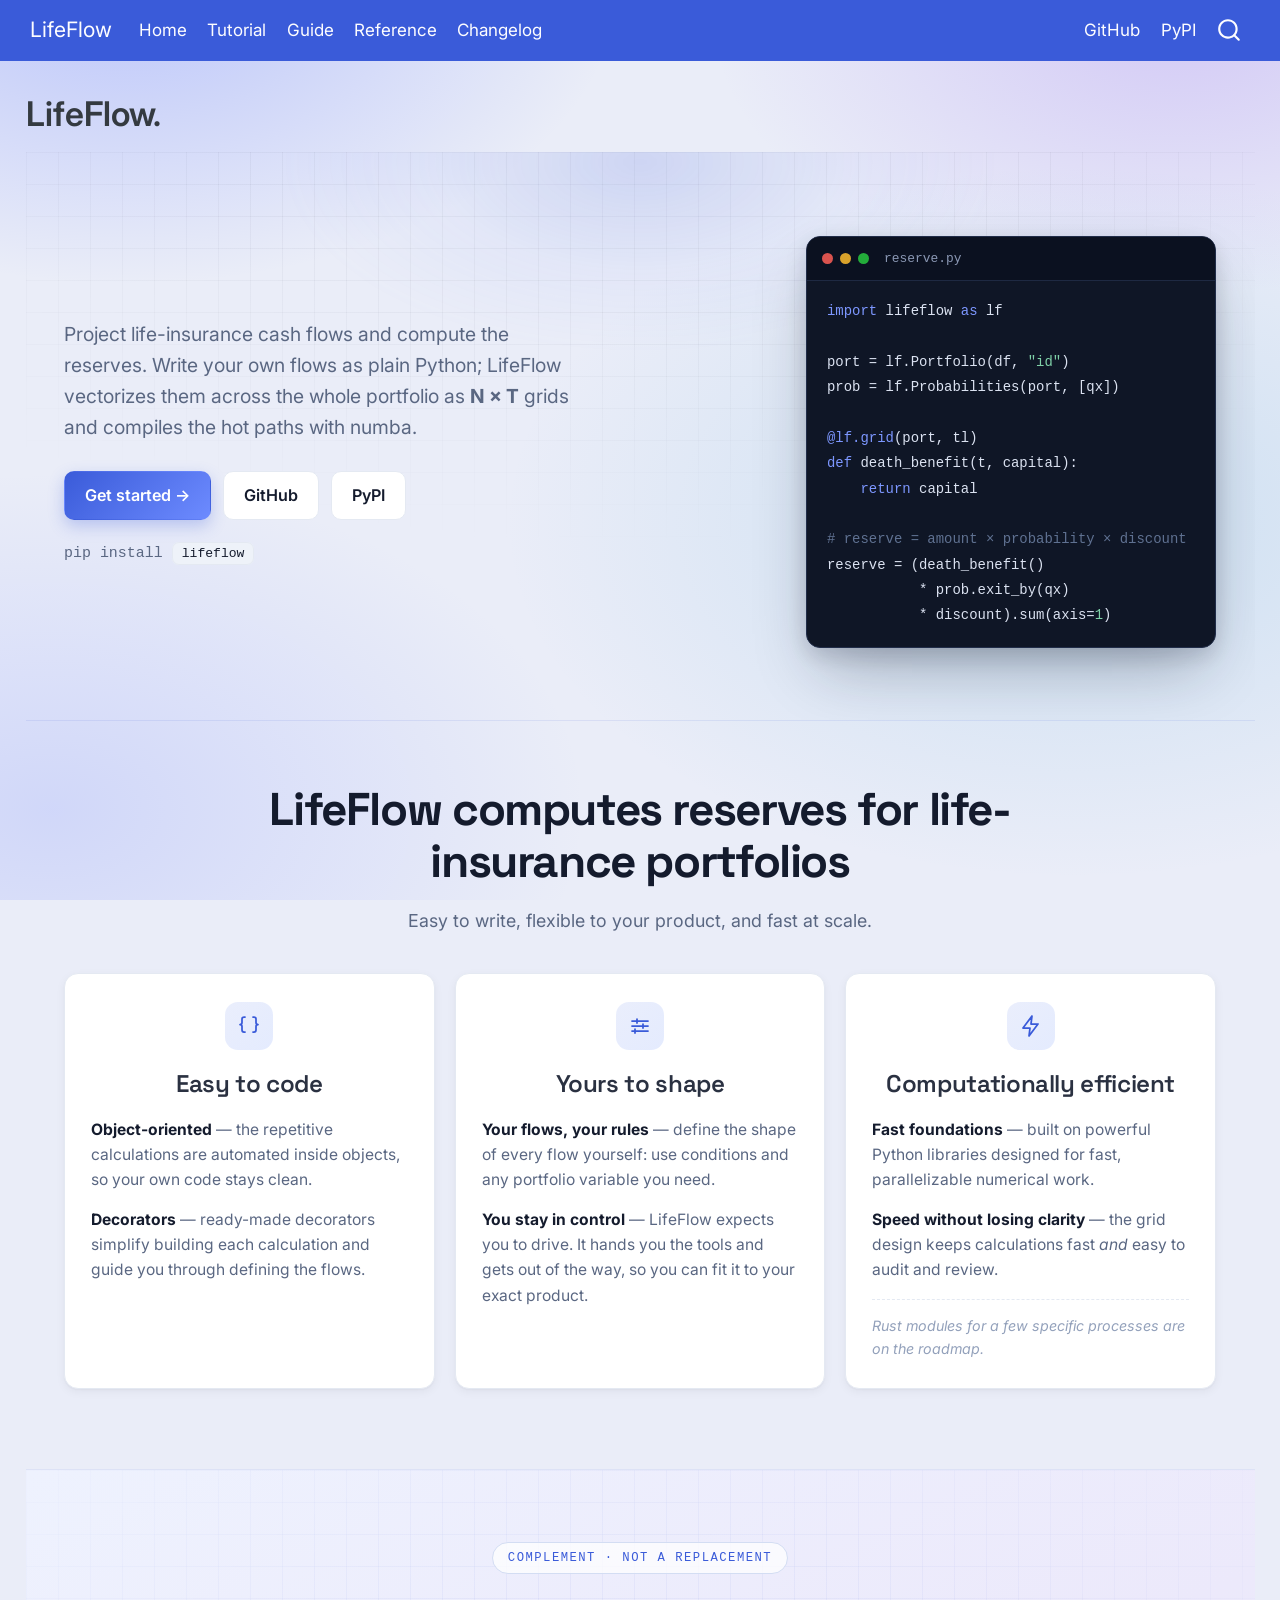
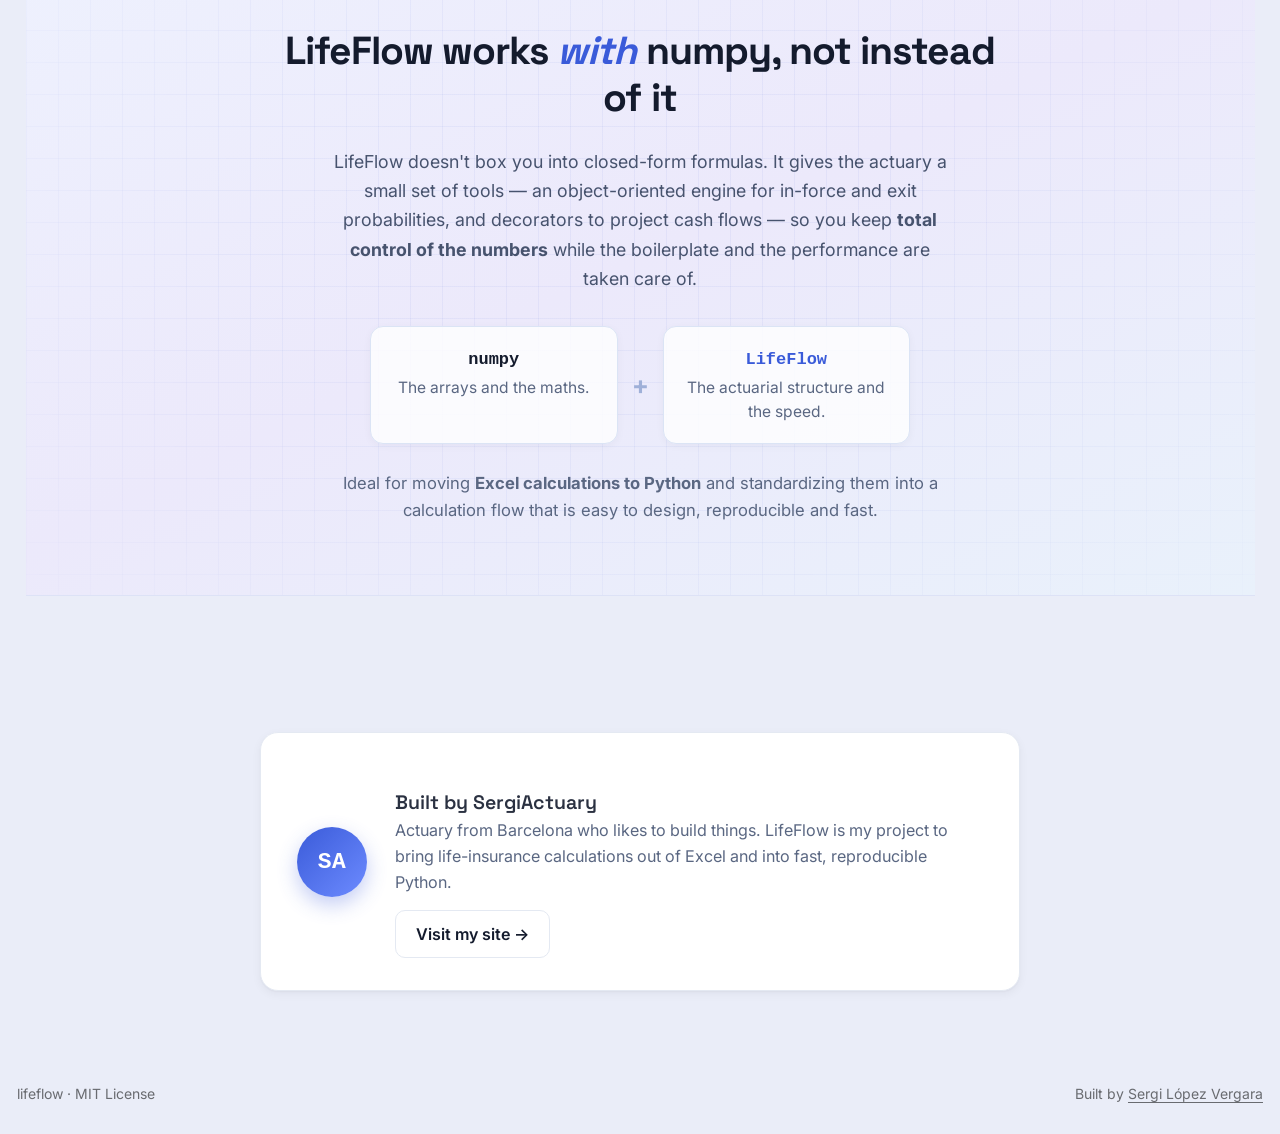
==== index.html @ b63fdcaf "Docs: ensanchar la columna de contenido de las paginas Quarto (body-width 900->1200px)" ====
<!DOCTYPE html>
<html xmlns="http://www.w3.org/1999/xhtml" lang="en" xml:lang="en"><head>

<meta charset="utf-8">
<meta name="generator" content="quarto-1.9.38">

<meta name="viewport" content="width=device-width, initial-scale=1.0, user-scalable=yes">

<meta name="description" content="LifeFlow is a fast, vectorized Python library for life-insurance cash-flow projection and Best Estimate Liability (BEL): automate reserve calculations and project your own cash flows, efficiently with numba.">

<title>LifeFlow — Python life actuarial cash-flow &amp; BEL engine – LifeFlow</title>
<style>
/* Default styles provided by pandoc.
** See https://pandoc.org/MANUAL.html#variables-for-html for config info.
*/
code{white-space: pre-wrap;}
span.smallcaps{font-variant: small-caps;}
div.columns{display: flex; gap: min(4vw, 1.5em);}
div.column{flex: auto; overflow-x: auto;}
div.hanging-indent{margin-left: 1.5em; text-indent: -1.5em;}
ul.task-list{list-style: none;}
ul.task-list li input[type="checkbox"] {
  width: 0.8em;
  margin: 0 0.8em 0.2em -1em; /* quarto-specific, see https://github.com/quarto-dev/quarto-cli/issues/4556 */ 
  vertical-align: middle;
}
</style>


<script src="site_libs/quarto-nav/quarto-nav.js"></script>
<script src="site_libs/quarto-nav/headroom.min.js"></script>
<script src="site_libs/clipboard/clipboard.min.js"></script>
<script src="site_libs/quarto-search/autocomplete.umd.js"></script>
<script src="site_libs/quarto-search/fuse.min.js"></script>
<script src="site_libs/quarto-search/quarto-search.js"></script>
<meta name="quarto:offset" content="./">
<script src="site_libs/quarto-html/quarto.js" type="module"></script>
<script src="site_libs/quarto-html/tabsets/tabsets.js" type="module"></script>
<script src="site_libs/quarto-html/popper.min.js"></script>
<script src="site_libs/quarto-html/tippy.umd.min.js"></script>
<script src="site_libs/quarto-html/anchor.min.js"></script>
<link href="site_libs/quarto-html/tippy.css" rel="stylesheet">
<link href="site_libs/quarto-html/quarto-syntax-highlighting-e496211f8a0383a89a5e937fbb387914.css" rel="stylesheet" id="quarto-text-highlighting-styles">
<script src="site_libs/bootstrap/bootstrap.min.js"></script>
<link href="site_libs/bootstrap/bootstrap-icons.css" rel="stylesheet">
<link href="site_libs/bootstrap/bootstrap-7c192a48ba3023852e74ba5c87fc1636.min.css" rel="stylesheet" append-hash="true" id="quarto-bootstrap" data-mode="light">
<script id="quarto-search-options" type="application/json">{
  "location": "navbar",
  "copy-button": false,
  "collapse-after": 3,
  "panel-placement": "end",
  "type": "overlay",
  "limit": 50,
  "keyboard-shortcut": [
    "f",
    "/",
    "s"
  ],
  "show-item-context": false,
  "language": {
    "search-no-results-text": "No results",
    "search-matching-documents-text": "matching documents",
    "search-copy-link-title": "Copy link to search",
    "search-hide-matches-text": "Hide additional matches",
    "search-more-match-text": "more match in this document",
    "search-more-matches-text": "more matches in this document",
    "search-clear-button-title": "Clear",
    "search-text-placeholder": "",
    "search-detached-cancel-button-title": "Cancel",
    "search-submit-button-title": "Submit",
    "search-label": "Search"
  }
}</script>


<meta property="og:title" content="LifeFlow — Python life actuarial cash-flow &amp; BEL engine">
<meta property="og:description" content="LifeFlow is a fast, vectorized Python library for life-insurance cash-flow projection and Best Estimate Liability (BEL): automate reserve calculations and project your own cash flows, efficiently with numba.">
<meta property="og:site_name" content="LifeFlow">
<meta name="twitter:title" content="LifeFlow — Python life actuarial cash-flow &amp; BEL engine">
<meta name="twitter:description" content="LifeFlow is a fast, vectorized Python library for life-insurance cash-flow projection and Best Estimate Liability (BEL): automate reserve calculations and project your own cash flows, efficiently with numba.">
<meta name="twitter:card" content="summary">
</head>

<body class="nav-fixed quarto-light">

<div id="quarto-search-results"></div>
  <header id="quarto-header" class="headroom fixed-top">
    <nav class="navbar navbar-expand-lg " data-bs-theme="dark">
      <div class="navbar-container container-fluid">
      <div class="navbar-brand-container mx-auto">
    <a class="navbar-brand" href="./index.html">
    <span class="navbar-title">LifeFlow</span>
    </a>
  </div>
            <div id="quarto-search" class="" title="Search"></div>
          <button class="navbar-toggler" type="button" data-bs-toggle="collapse" data-bs-target="#navbarCollapse" aria-controls="navbarCollapse" role="menu" aria-expanded="false" aria-label="Toggle navigation" onclick="if (window.quartoToggleHeadroom) { window.quartoToggleHeadroom(); }">
  <span class="navbar-toggler-icon"></span>
</button>
          <div class="collapse navbar-collapse" id="navbarCollapse">
            <ul class="navbar-nav navbar-nav-scroll me-auto">
  <li class="nav-item">
    <a class="nav-link active" href="./index.html" aria-current="page"> 
<span class="menu-text">Home</span></a>
  </li>  
  <li class="nav-item">
    <a class="nav-link" href="./tutorial.html"> 
<span class="menu-text">Tutorial</span></a>
  </li>  
  <li class="nav-item">
    <a class="nav-link" href="./example.html"> 
<span class="menu-text">Guide</span></a>
  </li>  
  <li class="nav-item">
    <a class="nav-link" href="./reference.html"> 
<span class="menu-text">Reference</span></a>
  </li>  
  <li class="nav-item">
    <a class="nav-link" href="./changelog.html"> 
<span class="menu-text">Changelog</span></a>
  </li>  
</ul>
            <ul class="navbar-nav navbar-nav-scroll ms-auto">
  <li class="nav-item">
    <a class="nav-link" href="https://github.com/SergiActuary/lifeflow"> 
<span class="menu-text">GitHub</span></a>
  </li>  
  <li class="nav-item">
    <a class="nav-link" href="https://pypi.org/project/lifeflow/"> 
<span class="menu-text">PyPI</span></a>
  </li>  
</ul>
          </div> <!-- /navcollapse -->
            <div class="quarto-navbar-tools">
</div>
      </div> <!-- /container-fluid -->
    </nav>
</header>
<!-- content -->
<div id="quarto-content" class="quarto-container page-columns page-rows-contents page-layout-full page-navbar">
<!-- sidebar -->
<!-- margin-sidebar -->
    
<!-- main -->
<main class="content column-page" id="quarto-document-content"><header id="title-block-header" class="quarto-title-block"><h1 class="title display-7">LifeFlow<span class="dot">.</span></h1></header>




<section class="lf-hero">
  <div class="lf-hero-inner">
    <div class="lf-hero-text">
      
      <p class="lf-tagline">
        Project life-insurance cash flows and compute the reserves. Write your
        own flows as plain Python; LifeFlow vectorizes them across the whole
        portfolio as <strong>N × T</strong> grids and compiles the hot paths
        with numba.
      </p>
      <div class="lf-cta">
        <a class="lf-btn lf-btn-primary" href="example.html">Get started →</a>
        <a class="lf-btn lf-btn-ghost" href="https://github.com/SergiActuary/lifeflow">GitHub</a>
        <a class="lf-btn lf-btn-ghost" href="https://pypi.org/project/lifeflow/">PyPI</a>
      </div>
      <div class="lf-install">pip install <code>lifeflow</code></div>
    </div>

    <div class="lf-window">
      <div class="lf-window-head">
        <span class="d"></span><span class="d"></span><span class="d"></span>
        <span class="t">reserve.py</span>
      </div>
<pre><code><span class="k">import</span> lifeflow <span class="k">as</span> lf

port = lf.Portfolio(df, <span class="s">"id"</span>)
prob = lf.Probabilities(port, [qx])

<span class="k">@lf.grid</span>(port, tl)
<span class="k">def</span> death_benefit(t, capital):
    <span class="k">return</span> capital

<span class="c"># reserve = amount × probability × discount</span>
reserve = (death_benefit()
           * prob.exit_by(qx)
           * discount).sum(axis=<span class="s">1</span>)</code></pre>
    </div>
  </div>
</section>

<section class="lf-section">
  <h2 class="lf-big anchored">LifeFlow computes reserves for life-insurance portfolios</h2>
  <p class="sub">Easy to write, flexible to your product, and fast at scale.</p>
  <div class="lf-grid3">

    <div class="lf-card">
      <div class="lf-ic">
        <svg viewbox="0 0 24 24" fill="none" stroke="currentColor" stroke-width="1.75" stroke-linecap="round" stroke-linejoin="round"><path d="M8 3H7a2 2 0 0 0-2 2v3.5a2 2 0 0 1-2 2 2 2 0 0 1 2 2V16a2 2 0 0 0 2 2h1"></path><path d="M16 3h1a2 2 0 0 1 2 2v3.5a2 2 0 0 0 2 2 2 2 0 0 0-2 2V16a2 2 0 0 1-2 2h-1"></path></svg>
      </div>
      <h3 class="anchored">Easy to code</h3>
      <div class="lf-feat"><strong>Object-oriented</strong> — the repetitive calculations are automated inside objects, so your own code stays clean.</div>
      <div class="lf-feat"><strong>Decorators</strong> — ready-made decorators simplify building each calculation and guide you through defining the flows.</div>
    </div>

    <div class="lf-card">
      <div class="lf-ic">
        <svg viewbox="0 0 24 24" fill="none" stroke="currentColor" stroke-width="1.75" stroke-linecap="round" stroke-linejoin="round"><path d="M4 7h16M4 12h16M4 17h16"></path><path d="M9 5v4M15 10v4M7 15v4"></path></svg>
      </div>
      <h3 class="anchored">Yours to shape</h3>
      <div class="lf-feat"><strong>Your flows, your rules</strong> — define the shape of every flow yourself: use conditions and any portfolio variable you need.</div>
      <div class="lf-feat"><strong>You stay in control</strong> — LifeFlow expects you to drive. It hands you the tools and gets out of the way, so you can fit it to your exact product.</div>
    </div>

    <div class="lf-card">
      <div class="lf-ic">
        <svg viewbox="0 0 24 24" fill="none" stroke="currentColor" stroke-width="1.75" stroke-linecap="round" stroke-linejoin="round"><path d="M13 2 4 14h7l-1 8 9-12h-7l1-8z"></path></svg>
      </div>
      <h3 class="anchored">Computationally efficient</h3>
      <div class="lf-feat"><strong>Fast foundations</strong> — built on powerful Python libraries designed for fast, parallelizable numerical work.</div>
      <div class="lf-feat"><strong>Speed without losing clarity</strong> — the grid design keeps calculations fast <em>and</em> easy to audit and review.</div>
      <div class="lf-feat lf-feat-note">Rust modules for a few specific processes are on the roadmap.</div>
    </div>

  </div>
</section>

<section class="lf-band">
  <div class="lf-band-inner">
    <div class="lf-band-tag">complement · not a replacement</div>
    <h2 class="anchored">LifeFlow works <em>with</em> numpy, not instead of it</h2>
    <p class="lf-band-lead">LifeFlow doesn't box you into closed-form formulas. It gives the actuary a
    small set of tools — an object-oriented engine for in-force and exit
    probabilities, and decorators to project cash flows — so you keep
    <strong>total control of the numbers</strong> while the boilerplate and the
    performance are taken care of.</p>
    <div class="lf-band-split">
      <div class="lf-band-col">
        <div class="lf-band-k">numpy</div>
        <p>The arrays and the maths.</p>
      </div>
      <div class="lf-band-arrow">+</div>
      <div class="lf-band-col">
        <div class="lf-band-k">LifeFlow</div>
        <p>The actuarial structure and the speed.</p>
      </div>
    </div>
    <p class="lf-band-foot">Ideal for moving <strong>Excel calculations to
    Python</strong> and standardizing them into a calculation flow that is easy to
    design, reproducible and fast.</p>
  </div>
</section>

<section class="lf-section">
  <div class="lf-author">
    <div class="lf-author-avatar">SA</div>
    <div class="lf-author-text">
      <h3 class="anchored">Built by SergiActuary</h3>
      <p>Actuary from Barcelona who likes to build things. LifeFlow is my project
      to bring life-insurance calculations out of Excel and into fast,
      reproducible Python.</p>
      <a class="lf-btn lf-btn-ghost" href="https://sergiactuary.github.io/">Visit my site →</a>
    </div>
  </div>
</section>



</main> <!-- /main -->
<script id="quarto-html-after-body" type="application/javascript">
  window.document.addEventListener("DOMContentLoaded", function (event) {
    const icon = "";
    const anchorJS = new window.AnchorJS();
    anchorJS.options = {
      placement: 'right',
      icon: icon
    };
    anchorJS.add('.anchored');
    const isCodeAnnotation = (el) => {
      for (const clz of el.classList) {
        if (clz.startsWith('code-annotation-')) {                     
          return true;
        }
      }
      return false;
    }
    const onCopySuccess = function(e) {
      // button target
      const button = e.trigger;
      // don't keep focus
      button.blur();
      // flash "checked"
      button.classList.add('code-copy-button-checked');
      var currentTitle = button.getAttribute("title");
      button.setAttribute("title", "Copied!");
      let tooltip;
      if (window.bootstrap) {
        button.setAttribute("data-bs-toggle", "tooltip");
        button.setAttribute("data-bs-placement", "left");
        button.setAttribute("data-bs-title", "Copied!");
        tooltip = new bootstrap.Tooltip(button, 
          { trigger: "manual", 
            customClass: "code-copy-button-tooltip",
            offset: [0, -8]});
        tooltip.show();    
      }
      setTimeout(function() {
        if (tooltip) {
          tooltip.hide();
          button.removeAttribute("data-bs-title");
          button.removeAttribute("data-bs-toggle");
          button.removeAttribute("data-bs-placement");
        }
        button.setAttribute("title", currentTitle);
        button.classList.remove('code-copy-button-checked');
      }, 1000);
      // clear code selection
      e.clearSelection();
    }
    const getTextToCopy = function(trigger) {
      const outerScaffold = trigger.parentElement.cloneNode(true);
      const codeEl = outerScaffold.querySelector('code');
      for (const childEl of codeEl.children) {
        if (isCodeAnnotation(childEl)) {
          childEl.remove();
        }
      }
      return codeEl.innerText;
    }
    const clipboard = new window.ClipboardJS('.code-copy-button:not([data-in-quarto-modal])', {
      text: getTextToCopy
    });
    clipboard.on('success', onCopySuccess);
    if (window.document.getElementById('quarto-embedded-source-code-modal')) {
      const clipboardModal = new window.ClipboardJS('.code-copy-button[data-in-quarto-modal]', {
        text: getTextToCopy,
        container: window.document.getElementById('quarto-embedded-source-code-modal')
      });
      clipboardModal.on('success', onCopySuccess);
    }
      var localhostRegex = new RegExp(/^(?:http|https):\/\/localhost\:?[0-9]*\//);
      var mailtoRegex = new RegExp(/^mailto:/);
        var filterRegex = new RegExp("https:\/\/sergiactuary\.github\.io\/lifeflow\/");
      var isInternal = (href) => {
          return filterRegex.test(href) || localhostRegex.test(href) || mailtoRegex.test(href);
      }
      // Inspect non-navigation links and adorn them if external
     var links = window.document.querySelectorAll('a[href]:not(.nav-link):not(.navbar-brand):not(.toc-action):not(.sidebar-link):not(.sidebar-item-toggle):not(.pagination-link):not(.no-external):not([aria-hidden]):not(.dropdown-item):not(.quarto-navigation-tool):not(.about-link)');
      for (var i=0; i<links.length; i++) {
        const link = links[i];
        if (!isInternal(link.href)) {
          // undo the damage that might have been done by quarto-nav.js in the case of
          // links that we want to consider external
          if (link.dataset.originalHref !== undefined) {
            link.href = link.dataset.originalHref;
          }
        }
      }
    function tippyHover(el, contentFn, onTriggerFn, onUntriggerFn) {
      const config = {
        allowHTML: true,
        maxWidth: 500,
        delay: 100,
        arrow: false,
        appendTo: function(el) {
            return el.parentElement;
        },
        interactive: true,
        interactiveBorder: 10,
        theme: 'quarto',
        placement: 'bottom-start',
      };
      if (contentFn) {
        config.content = contentFn;
      }
      if (onTriggerFn) {
        config.onTrigger = onTriggerFn;
      }
      if (onUntriggerFn) {
        config.onUntrigger = onUntriggerFn;
      }
      window.tippy(el, config); 
    }
    const noterefs = window.document.querySelectorAll('a[role="doc-noteref"]');
    for (var i=0; i<noterefs.length; i++) {
      const ref = noterefs[i];
      tippyHover(ref, function() {
        // use id or data attribute instead here
        let href = ref.getAttribute('data-footnote-href') || ref.getAttribute('href');
        try { href = new URL(href).hash; } catch {}
        const id = href.replace(/^#\/?/, "");
        const note = window.document.getElementById(id);
        if (note) {
          return note.innerHTML;
        } else {
          return "";
        }
      });
    }
    const xrefs = window.document.querySelectorAll('a.quarto-xref');
    const processXRef = (id, note) => {
      // Strip column container classes
      const stripColumnClz = (el) => {
        el.classList.remove("page-full", "page-columns");
        if (el.children) {
          for (const child of el.children) {
            stripColumnClz(child);
          }
        }
      }
      stripColumnClz(note)
      if (id === null || id.startsWith('sec-')) {
        // Special case sections, only their first couple elements
        const container = document.createElement("div");
        if (note.children && note.children.length > 2) {
          container.appendChild(note.children[0].cloneNode(true));
          for (let i = 1; i < note.children.length; i++) {
            const child = note.children[i];
            if (child.tagName === "P" && child.innerText === "") {
              continue;
            } else {
              container.appendChild(child.cloneNode(true));
              break;
            }
          }
          if (window.Quarto?.typesetMath) {
            window.Quarto.typesetMath(container);
          }
          return container.innerHTML
        } else {
          if (window.Quarto?.typesetMath) {
            window.Quarto.typesetMath(note);
          }
          return note.innerHTML;
        }
      } else {
        // Remove any anchor links if they are present
        const anchorLink = note.querySelector('a.anchorjs-link');
        if (anchorLink) {
          anchorLink.remove();
        }
        if (window.Quarto?.typesetMath) {
          window.Quarto.typesetMath(note);
        }
        if (note.classList.contains("callout")) {
          return note.outerHTML;
        } else {
          return note.innerHTML;
        }
      }
    }
    for (var i=0; i<xrefs.length; i++) {
      const xref = xrefs[i];
      tippyHover(xref, undefined, function(instance) {
        instance.disable();
        let url = xref.getAttribute('href');
        let hash = undefined; 
        if (url.startsWith('#')) {
          hash = url;
        } else {
          try { hash = new URL(url).hash; } catch {}
        }
        if (hash) {
          const id = hash.replace(/^#\/?/, "");
          const note = window.document.getElementById(id);
          if (note !== null) {
            try {
              const html = processXRef(id, note.cloneNode(true));
              instance.setContent(html);
            } finally {
              instance.enable();
              instance.show();
            }
          } else {
            // See if we can fetch this
            fetch(url.split('#')[0])
            .then(res => res.text())
            .then(html => {
              const parser = new DOMParser();
              const htmlDoc = parser.parseFromString(html, "text/html");
              const note = htmlDoc.getElementById(id);
              if (note !== null) {
                const html = processXRef(id, note);
                instance.setContent(html);
              } 
            }).finally(() => {
              instance.enable();
              instance.show();
            });
          }
        } else {
          // See if we can fetch a full url (with no hash to target)
          // This is a special case and we should probably do some content thinning / targeting
          fetch(url)
          .then(res => res.text())
          .then(html => {
            const parser = new DOMParser();
            const htmlDoc = parser.parseFromString(html, "text/html");
            const note = htmlDoc.querySelector('main.content');
            if (note !== null) {
              // This should only happen for chapter cross references
              // (since there is no id in the URL)
              // remove the first header
              if (note.children.length > 0 && note.children[0].tagName === "HEADER") {
                note.children[0].remove();
              }
              const html = processXRef(null, note);
              instance.setContent(html);
            } 
          }).finally(() => {
            instance.enable();
            instance.show();
          });
        }
      }, function(instance) {
      });
    }
        let selectedAnnoteEl;
        const selectorForAnnotation = ( cell, annotation) => {
          let cellAttr = 'data-code-cell="' + cell + '"';
          let lineAttr = 'data-code-annotation="' +  annotation + '"';
          const selector = 'span[' + cellAttr + '][' + lineAttr + ']';
          return selector;
        }
        const selectCodeLines = (annoteEl) => {
          const doc = window.document;
          const targetCell = annoteEl.getAttribute("data-target-cell");
          const targetAnnotation = annoteEl.getAttribute("data-target-annotation");
          const annoteSpan = window.document.querySelector(selectorForAnnotation(targetCell, targetAnnotation));
          const lines = annoteSpan.getAttribute("data-code-lines").split(",");
          const lineIds = lines.map((line) => {
            return targetCell + "-" + line;
          })
          let top = null;
          let height = null;
          let parent = null;
          if (lineIds.length > 0) {
              //compute the position of the single el (top and bottom and make a div)
              const el = window.document.getElementById(lineIds[0]);
              top = el.offsetTop;
              height = el.offsetHeight;
              parent = el.parentElement.parentElement;
            if (lineIds.length > 1) {
              const lastEl = window.document.getElementById(lineIds[lineIds.length - 1]);
              const bottom = lastEl.offsetTop + lastEl.offsetHeight;
              height = bottom - top;
            }
            if (top !== null && height !== null && parent !== null) {
              // cook up a div (if necessary) and position it 
              let div = window.document.getElementById("code-annotation-line-highlight");
              if (div === null) {
                div = window.document.createElement("div");
                div.setAttribute("id", "code-annotation-line-highlight");
                div.style.position = 'absolute';
                parent.appendChild(div);
              }
              div.style.top = top - 2 + "px";
              div.style.height = height + 4 + "px";
              div.style.left = 0;
              let gutterDiv = window.document.getElementById("code-annotation-line-highlight-gutter");
              if (gutterDiv === null) {
                gutterDiv = window.document.createElement("div");
                gutterDiv.setAttribute("id", "code-annotation-line-highlight-gutter");
                gutterDiv.style.position = 'absolute';
                const codeCell = window.document.getElementById(targetCell);
                const gutter = codeCell.querySelector('.code-annotation-gutter');
                gutter.appendChild(gutterDiv);
              }
              gutterDiv.style.top = top - 2 + "px";
              gutterDiv.style.height = height + 4 + "px";
            }
            selectedAnnoteEl = annoteEl;
          }
        };
        const unselectCodeLines = () => {
          const elementsIds = ["code-annotation-line-highlight", "code-annotation-line-highlight-gutter"];
          elementsIds.forEach((elId) => {
            const div = window.document.getElementById(elId);
            if (div) {
              div.remove();
            }
          });
          selectedAnnoteEl = undefined;
        };
          // Handle positioning of the toggle
      window.addEventListener(
        "resize",
        throttle(() => {
          elRect = undefined;
          if (selectedAnnoteEl) {
            selectCodeLines(selectedAnnoteEl);
          }
        }, 10)
      );
      function throttle(fn, ms) {
      let throttle = false;
      let timer;
        return (...args) => {
          if(!throttle) { // first call gets through
              fn.apply(this, args);
              throttle = true;
          } else { // all the others get throttled
              if(timer) clearTimeout(timer); // cancel #2
              timer = setTimeout(() => {
                fn.apply(this, args);
                timer = throttle = false;
              }, ms);
          }
        };
      }
        // Attach click handler to the DT
        const annoteDls = window.document.querySelectorAll('dt[data-target-cell]');
        for (const annoteDlNode of annoteDls) {
          annoteDlNode.addEventListener('click', (event) => {
            const clickedEl = event.target;
            if (clickedEl !== selectedAnnoteEl) {
              unselectCodeLines();
              const activeEl = window.document.querySelector('dt[data-target-cell].code-annotation-active');
              if (activeEl) {
                activeEl.classList.remove('code-annotation-active');
              }
              selectCodeLines(clickedEl);
              clickedEl.classList.add('code-annotation-active');
            } else {
              // Unselect the line
              unselectCodeLines();
              clickedEl.classList.remove('code-annotation-active');
            }
          });
        }
    const findCites = (el) => {
      const parentEl = el.parentElement;
      if (parentEl) {
        const cites = parentEl.dataset.cites;
        if (cites) {
          return {
            el,
            cites: cites.split(' ')
          };
        } else {
          return findCites(el.parentElement)
        }
      } else {
        return undefined;
      }
    };
    var bibliorefs = window.document.querySelectorAll('a[role="doc-biblioref"]');
    for (var i=0; i<bibliorefs.length; i++) {
      const ref = bibliorefs[i];
      const citeInfo = findCites(ref);
      if (citeInfo) {
        tippyHover(citeInfo.el, function() {
          var popup = window.document.createElement('div');
          citeInfo.cites.forEach(function(cite) {
            var citeDiv = window.document.createElement('div');
            citeDiv.classList.add('hanging-indent');
            citeDiv.classList.add('csl-entry');
            var biblioDiv = window.document.getElementById('ref-' + cite);
            if (biblioDiv) {
              citeDiv.innerHTML = biblioDiv.innerHTML;
            }
            popup.appendChild(citeDiv);
          });
          return popup.innerHTML;
        });
      }
    }
  });
  </script>
</div> <!-- /content -->
<footer class="footer">
  <div class="nav-footer">
    <div class="nav-footer-left">
<p>lifeflow · MIT License</p>
</div>   
    <div class="nav-footer-center">
      &nbsp;
    </div>
    <div class="nav-footer-right">
<p>Built by <a href="https://sergiactuary.github.io/">Sergi López Vergara</a></p>
</div>
  </div>
</footer>




</body></html>
---- site_libs/quarto-html/tippy.css ----
.tippy-box[data-animation=fade][data-state=hidden]{opacity:0}[data-tippy-root]{max-width:calc(100vw - 10px)}.tippy-box{position:relative;background-color:#333;color:#fff;border-radius:4px;font-size:14px;line-height:1.4;white-space:normal;outline:0;transition-property:transform,visibility,opacity}.tippy-box[data-placement^=top]>.tippy-arrow{bottom:0}.tippy-box[data-placement^=top]>.tippy-arrow:before{bottom:-7px;left:0;border-width:8px 8px 0;border-top-color:initial;transform-origin:center top}.tippy-box[data-placement^=bottom]>.tippy-arrow{top:0}.tippy-box[data-placement^=bottom]>.tippy-arrow:before{top:-7px;left:0;border-width:0 8px 8px;border-bottom-color:initial;transform-origin:center bottom}.tippy-box[data-placement^=left]>.tippy-arrow{right:0}.tippy-box[data-placement^=left]>.tippy-arrow:before{border-width:8px 0 8px 8px;border-left-color:initial;right:-7px;transform-origin:center left}.tippy-box[data-placement^=right]>.tippy-arrow{left:0}.tippy-box[data-placement^=right]>.tippy-arrow:before{left:-7px;border-width:8px 8px 8px 0;border-right-color:initial;transform-origin:center right}.tippy-box[data-inertia][data-state=visible]{transition-timing-function:cubic-bezier(.54,1.5,.38,1.11)}.tippy-arrow{width:16px;height:16px;color:#333}.tippy-arrow:before{content:"";position:absolute;border-color:transparent;border-style:solid}.tippy-content{position:relative;padding:5px 9px;z-index:1}
---- site_libs/quarto-html/quarto-syntax-highlighting-e496211f8a0383a89a5e937fbb387914.css ----
/* quarto syntax highlight colors */
:root {
  --quarto-hl-ot-color: #003B4F;
  --quarto-hl-at-color: #657422;
  --quarto-hl-ss-color: #20794D;
  --quarto-hl-an-color: #5E5E5E;
  --quarto-hl-fu-color: #4758AB;
  --quarto-hl-st-color: #20794D;
  --quarto-hl-cf-color: #003B4F;
  --quarto-hl-op-color: #5E5E5E;
  --quarto-hl-er-color: #AD0000;
  --quarto-hl-bn-color: #AD0000;
  --quarto-hl-al-color: #AD0000;
  --quarto-hl-va-color: #111111;
  --quarto-hl-bu-color: inherit;
  --quarto-hl-ex-color: inherit;
  --quarto-hl-pp-color: #AD0000;
  --quarto-hl-in-color: #5E5E5E;
  --quarto-hl-vs-color: #20794D;
  --quarto-hl-wa-color: #5E5E5E;
  --quarto-hl-do-color: #5E5E5E;
  --quarto-hl-im-color: #00769E;
  --quarto-hl-ch-color: #20794D;
  --quarto-hl-dt-color: #AD0000;
  --quarto-hl-fl-color: #AD0000;
  --quarto-hl-co-color: #5E5E5E;
  --quarto-hl-cv-color: #5E5E5E;
  --quarto-hl-cn-color: #8f5902;
  --quarto-hl-sc-color: #5E5E5E;
  --quarto-hl-dv-color: #AD0000;
  --quarto-hl-kw-color: #003B4F;
}

/* other quarto variables */
:root {
  --quarto-font-monospace: "JetBrains Mono", ui-monospace, "SF Mono", "Cascadia Code", Menlo, Consolas, monospace;
}

/* syntax highlight based on Pandoc's rules */
pre > code.sourceCode > span {
  color: #003B4F;
}

code.sourceCode > span {
  color: #003B4F;
}

div.sourceCode,
div.sourceCode pre.sourceCode {
  color: #003B4F;
}

/* Normal */
code span {
  color: #003B4F;
}

/* Alert */
code span.al {
  color: #AD0000;
  font-style: inherit;
}

/* Annotation */
code span.an {
  color: #5E5E5E;
  font-style: inherit;
}

/* Attribute */
code span.at {
  color: #657422;
  font-style: inherit;
}

/* BaseN */
code span.bn {
  color: #AD0000;
  font-style: inherit;
}

/* BuiltIn */
code span.bu {
  font-style: inherit;
}

/* ControlFlow */
code span.cf {
  color: #003B4F;
  font-weight: bold;
  font-style: inherit;
}

/* Char */
code span.ch {
  color: #20794D;
  font-style: inherit;
}

/* Constant */
code span.cn {
  color: #8f5902;
  font-style: inherit;
}

/* Comment */
code span.co {
  color: #5E5E5E;
  font-style: inherit;
}

/* CommentVar */
code span.cv {
  color: #5E5E5E;
  font-style: italic;
}

/* Documentation */
code span.do {
  color: #5E5E5E;
  font-style: italic;
}

/* DataType */
code span.dt {
  color: #AD0000;
  font-style: inherit;
}

/* DecVal */
code span.dv {
  color: #AD0000;
  font-style: inherit;
}

/* Error */
code span.er {
  color: #AD0000;
  font-style: inherit;
}

/* Extension */
code span.ex {
  font-style: inherit;
}

/* Float */
code span.fl {
  color: #AD0000;
  font-style: inherit;
}

/* Function */
code span.fu {
  color: #4758AB;
  font-style: inherit;
}

/* Import */
code span.im {
  color: #00769E;
  font-style: inherit;
}

/* Information */
code span.in {
  color: #5E5E5E;
  font-style: inherit;
}

/* Keyword */
code span.kw {
  color: #003B4F;
  font-weight: bold;
  font-style: inherit;
}

/* Operator */
code span.op {
  color: #5E5E5E;
  font-style: inherit;
}

/* Other */
code span.ot {
  color: #003B4F;
  font-style: inherit;
}

/* Preprocessor */
code span.pp {
  color: #AD0000;
  font-style: inherit;
}

/* SpecialChar */
code span.sc {
  color: #5E5E5E;
  font-style: inherit;
}

/* SpecialString */
code span.ss {
  color: #20794D;
  font-style: inherit;
}

/* String */
code span.st {
  color: #20794D;
  font-style: inherit;
}

/* Variable */
code span.va {
  color: #111111;
  font-style: inherit;
}

/* VerbatimString */
code span.vs {
  color: #20794D;
  font-style: inherit;
}

/* Warning */
code span.wa {
  color: #5E5E5E;
  font-style: italic;
}

.prevent-inlining {
  content: "</";
}

/*# sourceMappingURL=9436e7b051bb66559f19f9c7705774b0.css.map */
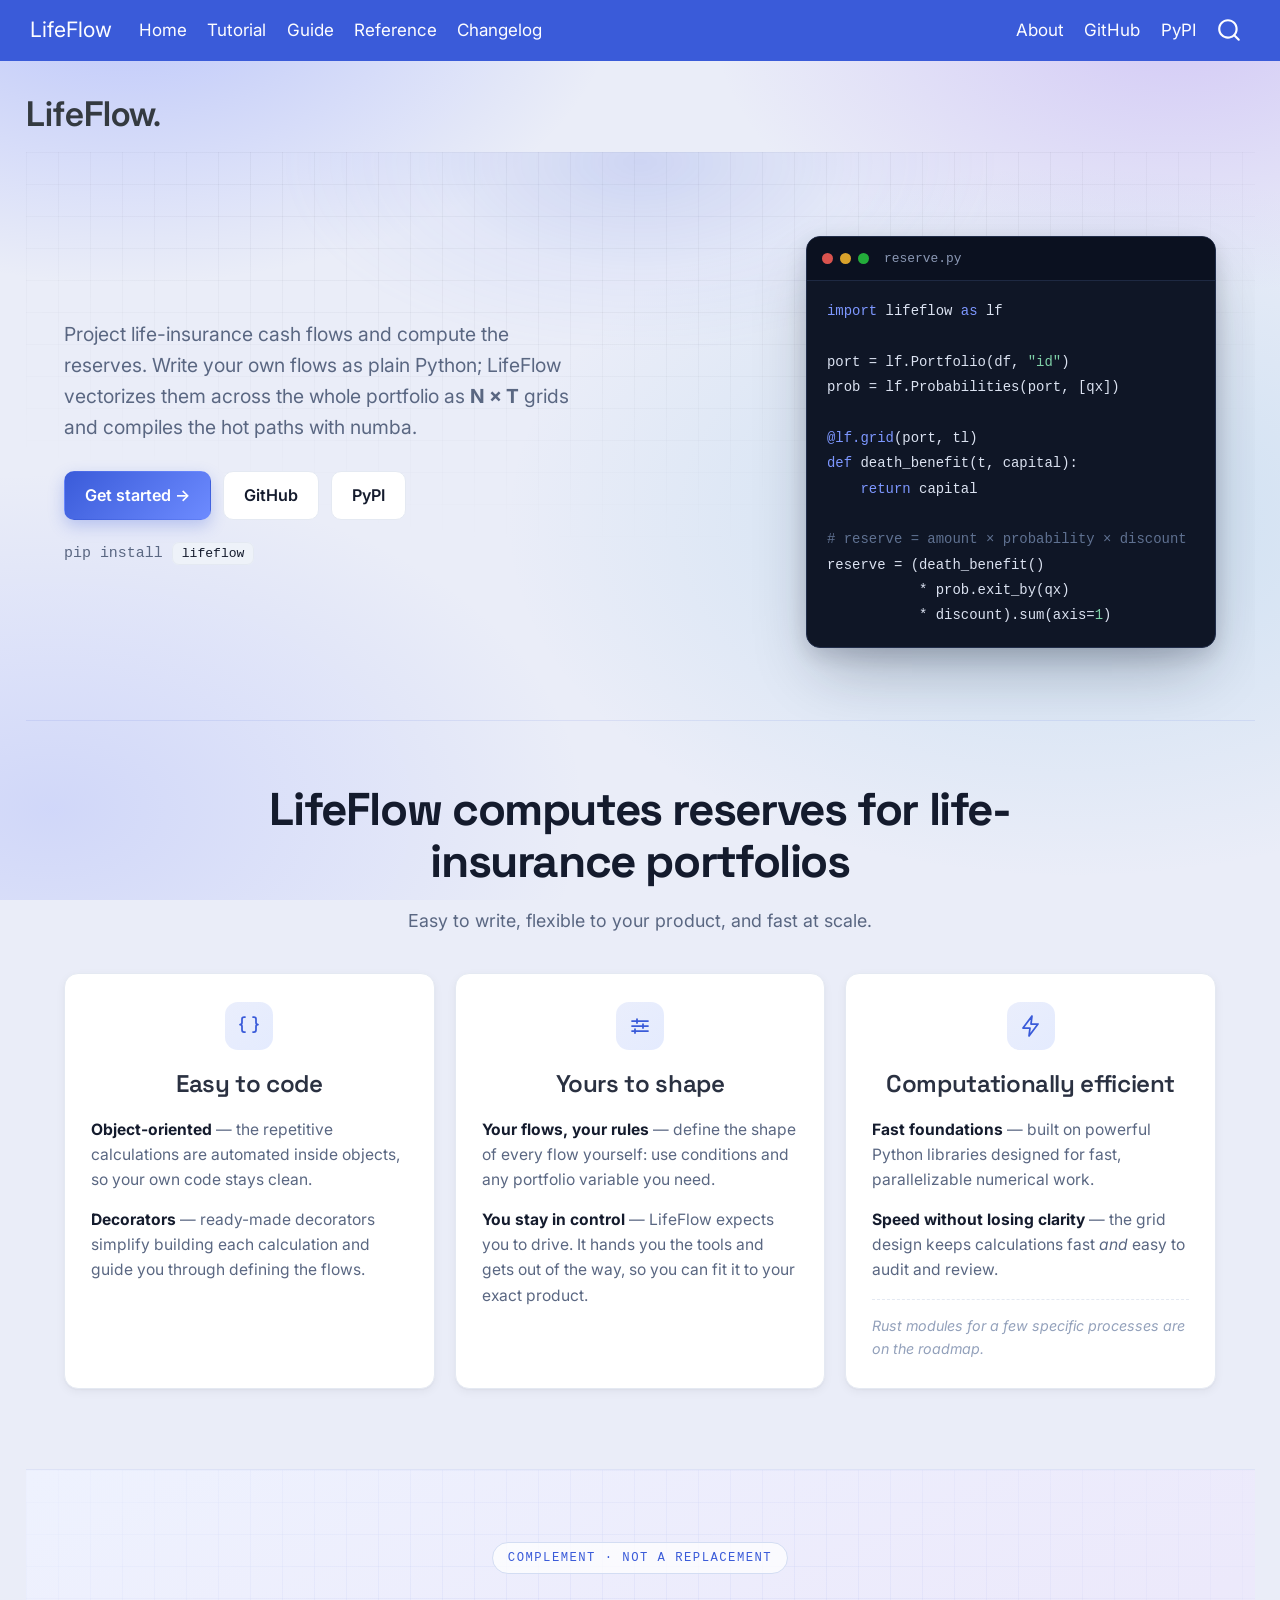
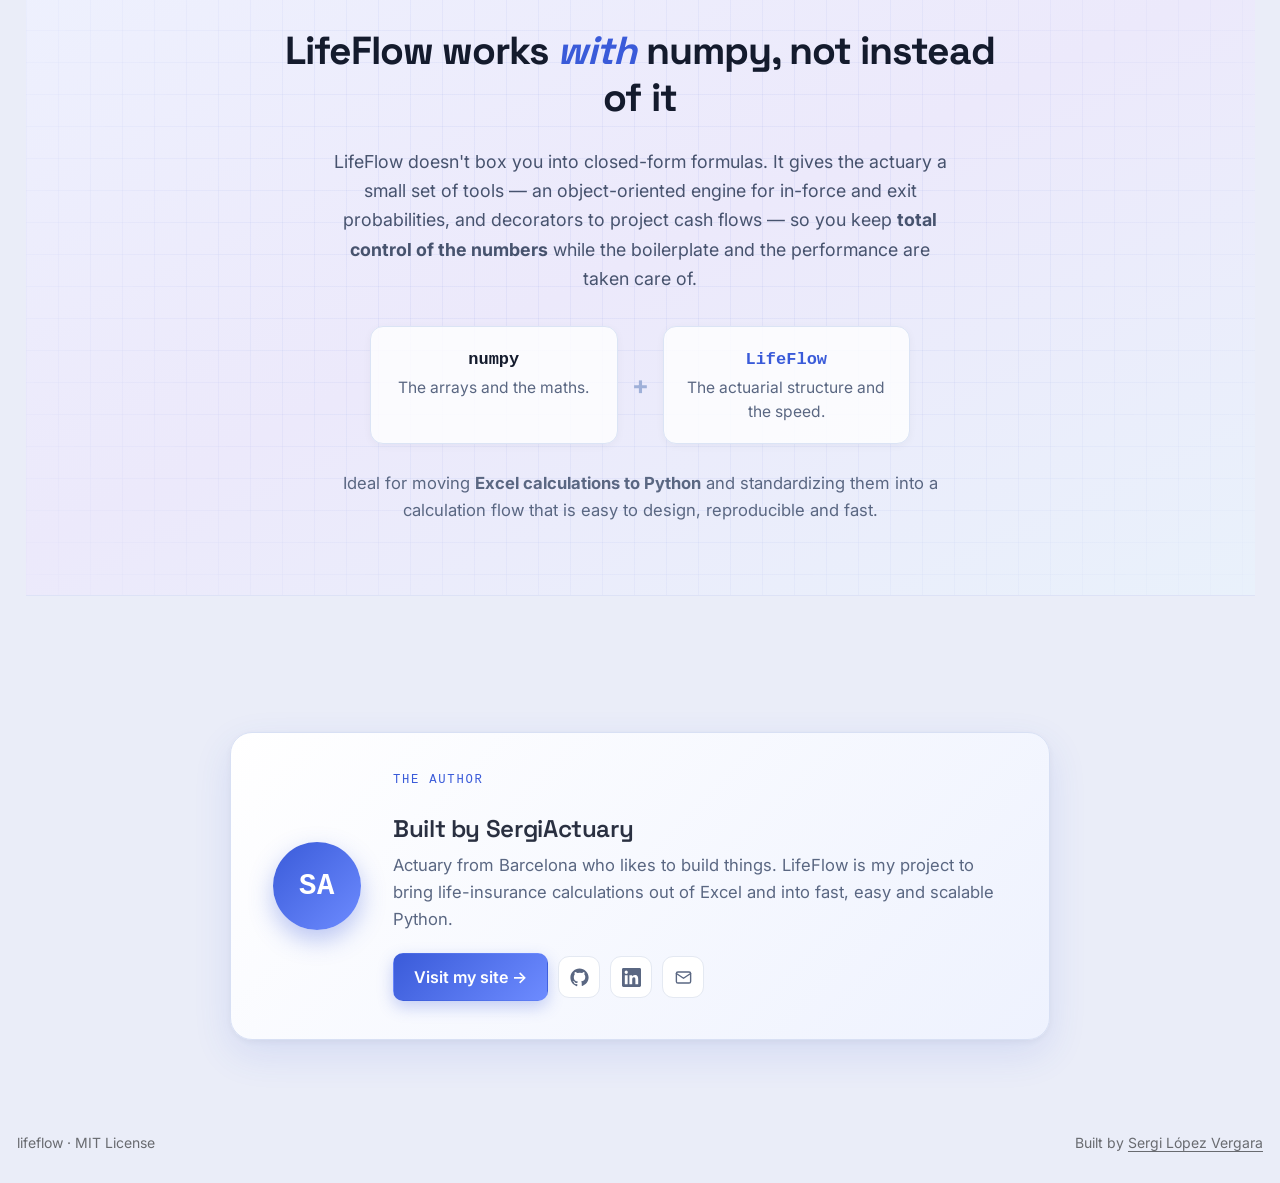
==== commit c979232b: "Web: ocultar iconito de enlace en titulos, potenciar tarjeta de autor con enlaces, About en el menu," ====
--- a/index.html
+++ b/index.html
@@ -38,12 +38,11 @@
 <script src="site_libs/quarto-html/tabsets/tabsets.js" type="module"></script>
 <script src="site_libs/quarto-html/popper.min.js"></script>
 <script src="site_libs/quarto-html/tippy.umd.min.js"></script>
-<script src="site_libs/quarto-html/anchor.min.js"></script>
 <link href="site_libs/quarto-html/tippy.css" rel="stylesheet">
 <link href="site_libs/quarto-html/quarto-syntax-highlighting-e496211f8a0383a89a5e937fbb387914.css" rel="stylesheet" id="quarto-text-highlighting-styles">
 <script src="site_libs/bootstrap/bootstrap.min.js"></script>
 <link href="site_libs/bootstrap/bootstrap-icons.css" rel="stylesheet">
-<link href="site_libs/bootstrap/bootstrap-7c192a48ba3023852e74ba5c87fc1636.min.css" rel="stylesheet" append-hash="true" id="quarto-bootstrap" data-mode="light">
+<link href="site_libs/bootstrap/bootstrap-277cb9d332fb41a654a309feba79082f.min.css" rel="stylesheet" append-hash="true" id="quarto-bootstrap" data-mode="light">
 <script id="quarto-search-options" type="application/json">{
   "location": "navbar",
   "copy-button": false,
@@ -121,6 +120,10 @@
 </ul>
             <ul class="navbar-nav navbar-nav-scroll ms-auto">
   <li class="nav-item">
+    <a class="nav-link" href="https://sergiactuary.github.io/"> 
+<span class="menu-text">About</span></a>
+  </li>  
+  <li class="nav-item">
     <a class="nav-link" href="https://github.com/SergiActuary/lifeflow"> 
 <span class="menu-text">GitHub</span></a>
   </li>  
@@ -187,7 +190,7 @@
 </section>
 
 <section class="lf-section">
-  <h2 class="lf-big anchored">LifeFlow computes reserves for life-insurance portfolios</h2>
+  <h2 class="lf-big">LifeFlow computes reserves for life-insurance portfolios</h2>
   <p class="sub">Easy to write, flexible to your product, and fast at scale.</p>
   <div class="lf-grid3">
 
@@ -195,7 +198,7 @@
       <div class="lf-ic">
         <svg viewbox="0 0 24 24" fill="none" stroke="currentColor" stroke-width="1.75" stroke-linecap="round" stroke-linejoin="round"><path d="M8 3H7a2 2 0 0 0-2 2v3.5a2 2 0 0 1-2 2 2 2 0 0 1 2 2V16a2 2 0 0 0 2 2h1"></path><path d="M16 3h1a2 2 0 0 1 2 2v3.5a2 2 0 0 0 2 2 2 2 0 0 0-2 2V16a2 2 0 0 1-2 2h-1"></path></svg>
       </div>
-      <h3 class="anchored">Easy to code</h3>
+      <h3>Easy to code</h3>
       <div class="lf-feat"><strong>Object-oriented</strong> — the repetitive calculations are automated inside objects, so your own code stays clean.</div>
       <div class="lf-feat"><strong>Decorators</strong> — ready-made decorators simplify building each calculation and guide you through defining the flows.</div>
     </div>
@@ -204,7 +207,7 @@
       <div class="lf-ic">
         <svg viewbox="0 0 24 24" fill="none" stroke="currentColor" stroke-width="1.75" stroke-linecap="round" stroke-linejoin="round"><path d="M4 7h16M4 12h16M4 17h16"></path><path d="M9 5v4M15 10v4M7 15v4"></path></svg>
       </div>
-      <h3 class="anchored">Yours to shape</h3>
+      <h3>Yours to shape</h3>
       <div class="lf-feat"><strong>Your flows, your rules</strong> — define the shape of every flow yourself: use conditions and any portfolio variable you need.</div>
       <div class="lf-feat"><strong>You stay in control</strong> — LifeFlow expects you to drive. It hands you the tools and gets out of the way, so you can fit it to your exact product.</div>
     </div>
@@ -213,7 +216,7 @@
       <div class="lf-ic">
         <svg viewbox="0 0 24 24" fill="none" stroke="currentColor" stroke-width="1.75" stroke-linecap="round" stroke-linejoin="round"><path d="M13 2 4 14h7l-1 8 9-12h-7l1-8z"></path></svg>
       </div>
-      <h3 class="anchored">Computationally efficient</h3>
+      <h3>Computationally efficient</h3>
       <div class="lf-feat"><strong>Fast foundations</strong> — built on powerful Python libraries designed for fast, parallelizable numerical work.</div>
       <div class="lf-feat"><strong>Speed without losing clarity</strong> — the grid design keeps calculations fast <em>and</em> easy to audit and review.</div>
       <div class="lf-feat lf-feat-note">Rust modules for a few specific processes are on the roadmap.</div>
@@ -225,7 +228,7 @@
 <section class="lf-band">
   <div class="lf-band-inner">
     <div class="lf-band-tag">complement · not a replacement</div>
-    <h2 class="anchored">LifeFlow works <em>with</em> numpy, not instead of it</h2>
+    <h2>LifeFlow works <em>with</em> numpy, not instead of it</h2>
     <p class="lf-band-lead">LifeFlow doesn't box you into closed-form formulas. It gives the actuary a
     small set of tools — an object-oriented engine for in-force and exit
     probabilities, and decorators to project cash flows — so you keep
@@ -252,11 +255,17 @@
   <div class="lf-author">
     <div class="lf-author-avatar">SA</div>
     <div class="lf-author-text">
-      <h3 class="anchored">Built by SergiActuary</h3>
+      <div class="lf-author-role">The author</div>
+      <h3>Built by SergiActuary</h3>
       <p>Actuary from Barcelona who likes to build things. LifeFlow is my project
-      to bring life-insurance calculations out of Excel and into fast,
-      reproducible Python.</p>
-      <a class="lf-btn lf-btn-ghost" href="https://sergiactuary.github.io/">Visit my site →</a>
+      to bring life-insurance calculations out of Excel and into fast, easy and
+      scalable Python.</p>
+      <div class="lf-author-links">
+        <a class="lf-btn lf-btn-primary" href="https://sergiactuary.github.io/">Visit my site →</a>
+        <a class="lf-author-ic" href="https://github.com/SergiActuary" title="GitHub" aria-label="GitHub"><svg viewbox="0 0 24 24" fill="currentColor"><path d="M12 .5C5.7.5.5 5.7.5 12c0 5.1 3.3 9.4 7.9 10.9.6.1.8-.3.8-.6v-2c-3.2.7-3.9-1.5-3.9-1.5-.5-1.3-1.3-1.7-1.3-1.7-1.1-.7.1-.7.1-.7 1.2.1 1.8 1.2 1.8 1.2 1 1.8 2.8 1.3 3.5 1 .1-.8.4-1.3.7-1.6-2.6-.3-5.3-1.3-5.3-5.7 0-1.3.5-2.3 1.2-3.1-.1-.3-.5-1.5.1-3.1 0 0 1-.3 3.3 1.2a11.5 11.5 0 0 1 6 0C17 4.7 18 5 18 5c.6 1.6.2 2.8.1 3.1.8.8 1.2 1.8 1.2 3.1 0 4.4-2.7 5.4-5.3 5.7.4.3.8 1 .8 2.1v3.1c0 .3.2.7.8.6 4.6-1.5 7.9-5.8 7.9-10.9C23.5 5.7 18.3.5 12 .5z"></path></svg></a>
+        <a class="lf-author-ic" href="https://www.linkedin.com/in/sergivergara" title="LinkedIn" aria-label="LinkedIn"><svg viewbox="0 0 24 24" fill="currentColor"><path d="M20.45 20.45h-3.56v-5.57c0-1.33-.02-3.04-1.85-3.04-1.85 0-2.14 1.45-2.14 2.94v5.67H9.35V9h3.42v1.56h.05c.48-.9 1.64-1.85 3.37-1.85 3.6 0 4.27 2.37 4.27 5.46v6.28zM5.34 7.43a2.06 2.06 0 1 1 0-4.13 2.06 2.06 0 0 1 0 4.13zM7.12 20.45H3.56V9h3.56v11.45zM22.22 0H1.77C.8 0 0 .78 0 1.75v20.5C0 23.22.8 24 1.77 24h20.45c.98 0 1.78-.78 1.78-1.75V1.75C24 .78 23.2 0 22.22 0z"></path></svg></a>
+        <a class="lf-author-ic" href="mailto:sergiactuary@proton.me" title="Email" aria-label="Email"><svg viewbox="0 0 24 24" fill="none" stroke="currentColor" stroke-width="1.75" stroke-linecap="round" stroke-linejoin="round"><rect x="3" y="5" width="18" height="14" rx="2"></rect><path d="m3 7 9 6 9-6"></path></svg></a>
+      </div>
     </div>
   </div>
 </section>
@@ -266,13 +275,6 @@
 </main> <!-- /main -->
 <script id="quarto-html-after-body" type="application/javascript">
   window.document.addEventListener("DOMContentLoaded", function (event) {
-    const icon = "";
-    const anchorJS = new window.AnchorJS();
-    anchorJS.options = {
-      placement: 'right',
-      icon: icon
-    };
-    anchorJS.add('.anchored');
     const isCodeAnnotation = (el) => {
       for (const clz of el.classList) {
         if (clz.startsWith('code-annotation-')) {                     
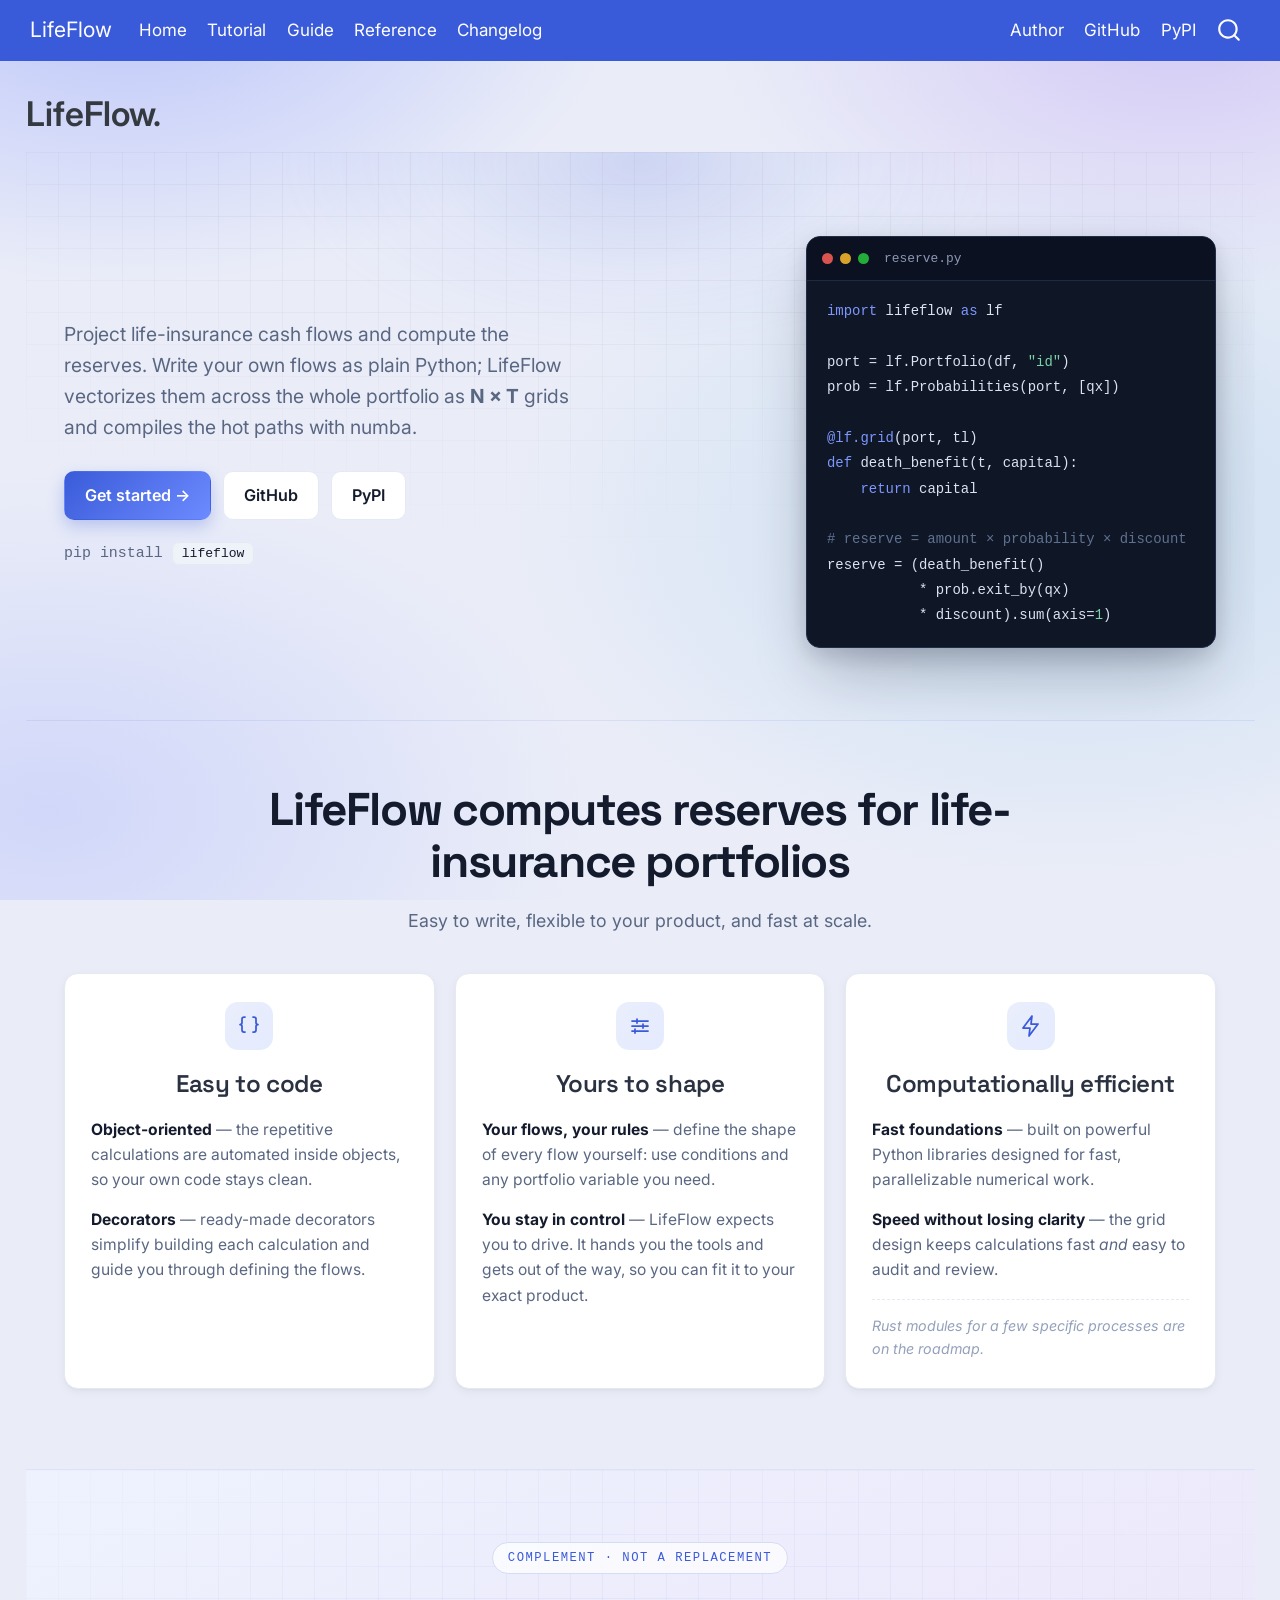
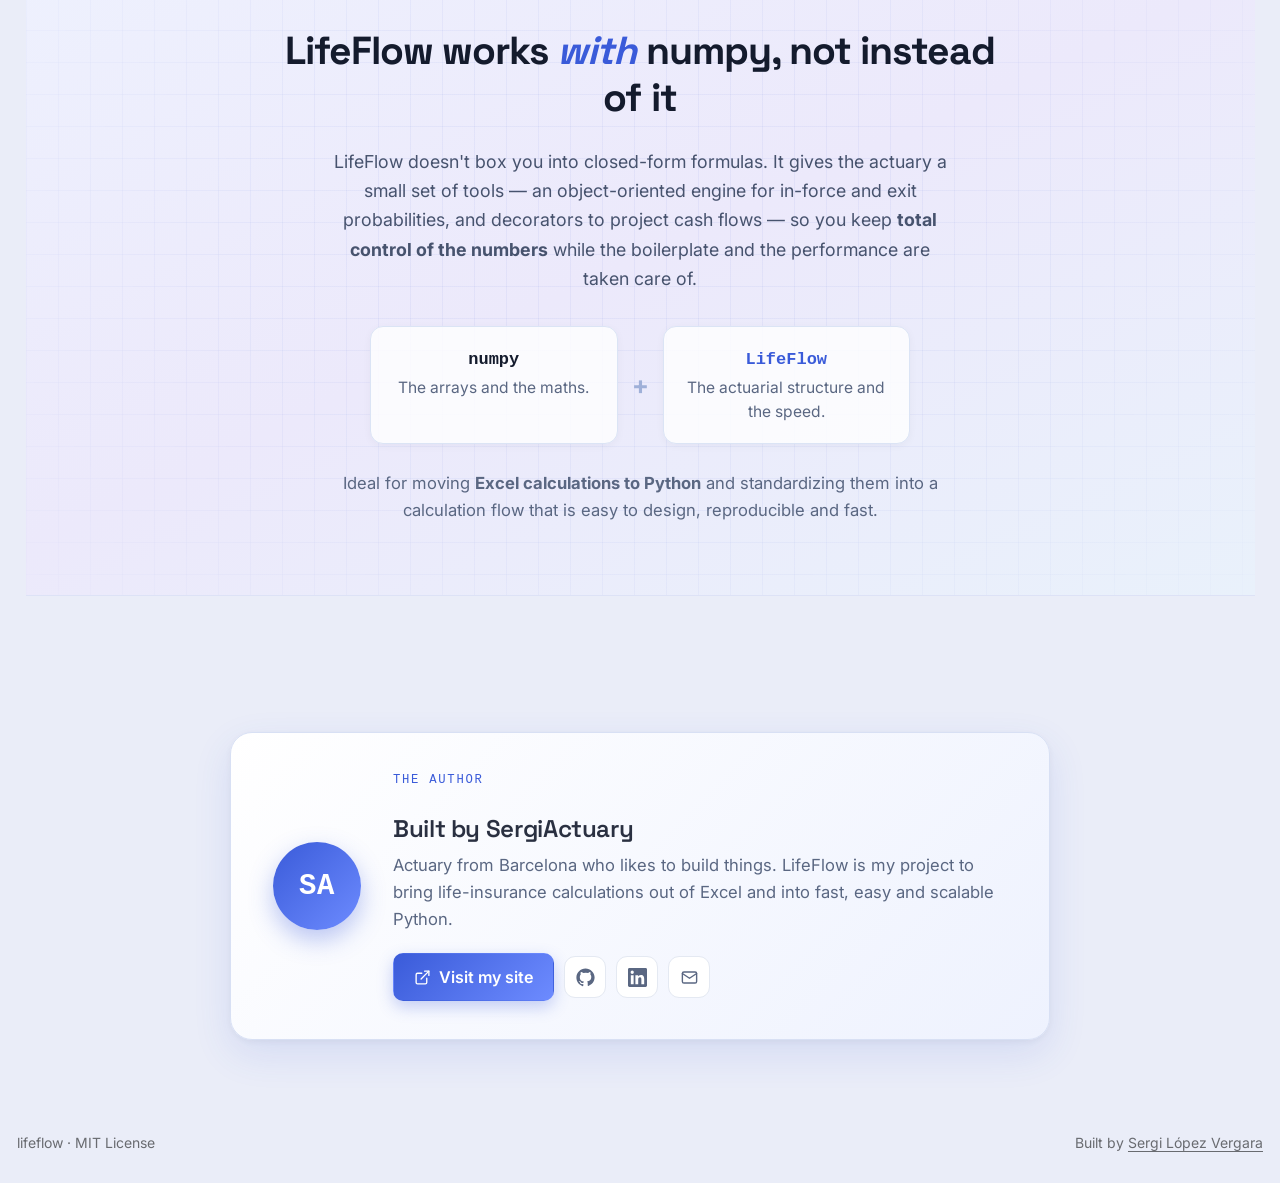
==== commit f5932df7: "Web: menu 'Author' y boton 'Visit my site' con icono de enlace externo (sin flecha)" ====
--- a/index.html
+++ b/index.html
@@ -121,7 +121,7 @@
             <ul class="navbar-nav navbar-nav-scroll ms-auto">
   <li class="nav-item">
     <a class="nav-link" href="https://sergiactuary.github.io/"> 
-<span class="menu-text">About</span></a>
+<span class="menu-text">Author</span></a>
   </li>  
   <li class="nav-item">
     <a class="nav-link" href="https://github.com/SergiActuary/lifeflow"> 
@@ -261,7 +261,7 @@
       to bring life-insurance calculations out of Excel and into fast, easy and
       scalable Python.</p>
       <div class="lf-author-links">
-        <a class="lf-btn lf-btn-primary" href="https://sergiactuary.github.io/">Visit my site →</a>
+        <a class="lf-btn lf-btn-primary" href="https://sergiactuary.github.io/"><svg width="17" height="17" viewbox="0 0 24 24" fill="none" stroke="currentColor" stroke-width="1.9" stroke-linecap="round" stroke-linejoin="round"><path d="M15 3h6v6"></path><path d="M10 14 21 3"></path><path d="M18 13v6a2 2 0 0 1-2 2H5a2 2 0 0 1-2-2V8a2 2 0 0 1 2-2h6"></path></svg>Visit my site</a>
         <a class="lf-author-ic" href="https://github.com/SergiActuary" title="GitHub" aria-label="GitHub"><svg viewbox="0 0 24 24" fill="currentColor"><path d="M12 .5C5.7.5.5 5.7.5 12c0 5.1 3.3 9.4 7.9 10.9.6.1.8-.3.8-.6v-2c-3.2.7-3.9-1.5-3.9-1.5-.5-1.3-1.3-1.7-1.3-1.7-1.1-.7.1-.7.1-.7 1.2.1 1.8 1.2 1.8 1.2 1 1.8 2.8 1.3 3.5 1 .1-.8.4-1.3.7-1.6-2.6-.3-5.3-1.3-5.3-5.7 0-1.3.5-2.3 1.2-3.1-.1-.3-.5-1.5.1-3.1 0 0 1-.3 3.3 1.2a11.5 11.5 0 0 1 6 0C17 4.7 18 5 18 5c.6 1.6.2 2.8.1 3.1.8.8 1.2 1.8 1.2 3.1 0 4.4-2.7 5.4-5.3 5.7.4.3.8 1 .8 2.1v3.1c0 .3.2.7.8.6 4.6-1.5 7.9-5.8 7.9-10.9C23.5 5.7 18.3.5 12 .5z"></path></svg></a>
         <a class="lf-author-ic" href="https://www.linkedin.com/in/sergivergara" title="LinkedIn" aria-label="LinkedIn"><svg viewbox="0 0 24 24" fill="currentColor"><path d="M20.45 20.45h-3.56v-5.57c0-1.33-.02-3.04-1.85-3.04-1.85 0-2.14 1.45-2.14 2.94v5.67H9.35V9h3.42v1.56h.05c.48-.9 1.64-1.85 3.37-1.85 3.6 0 4.27 2.37 4.27 5.46v6.28zM5.34 7.43a2.06 2.06 0 1 1 0-4.13 2.06 2.06 0 0 1 0 4.13zM7.12 20.45H3.56V9h3.56v11.45zM22.22 0H1.77C.8 0 0 .78 0 1.75v20.5C0 23.22.8 24 1.77 24h20.45c.98 0 1.78-.78 1.78-1.75V1.75C24 .78 23.2 0 22.22 0z"></path></svg></a>
         <a class="lf-author-ic" href="mailto:sergiactuary@proton.me" title="Email" aria-label="Email"><svg viewbox="0 0 24 24" fill="none" stroke="currentColor" stroke-width="1.75" stroke-linecap="round" stroke-linejoin="round"><rect x="3" y="5" width="18" height="14" rx="2"></rect><path d="m3 7 9 6 9-6"></path></svg></a>
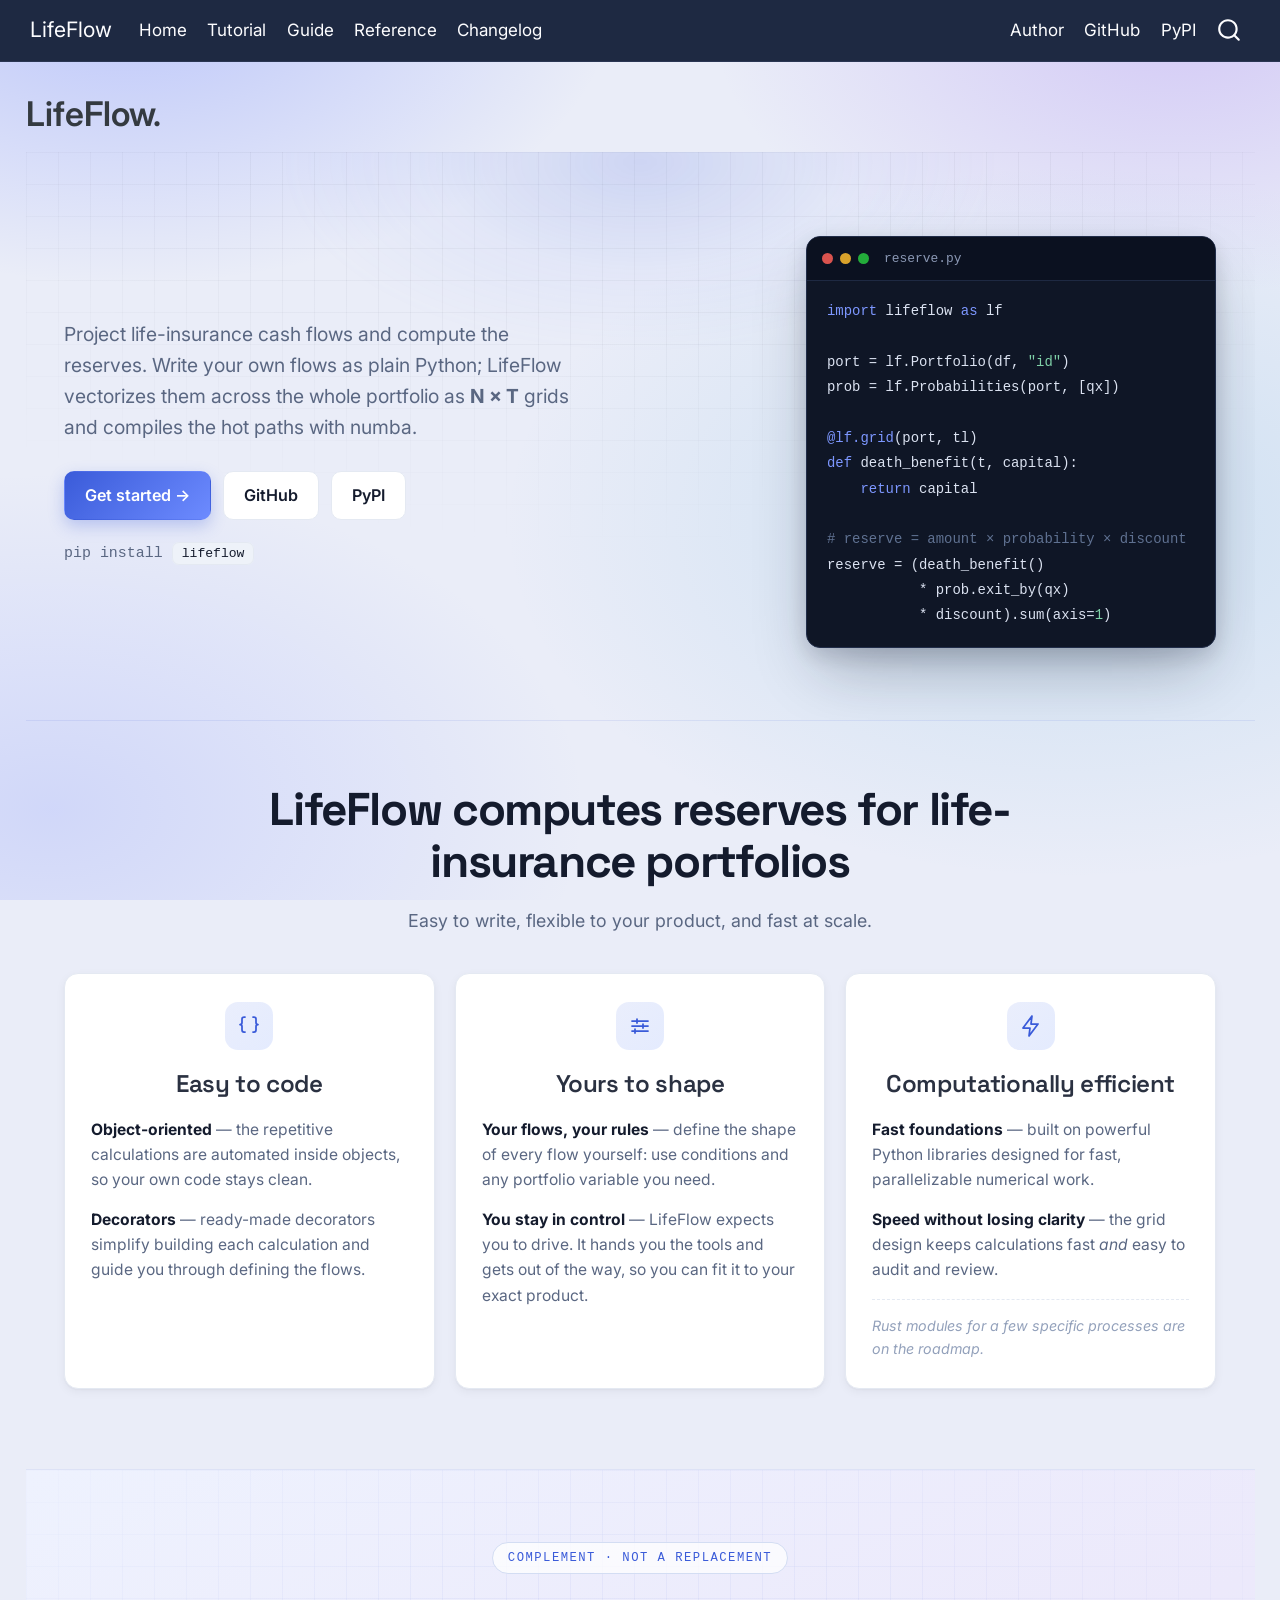
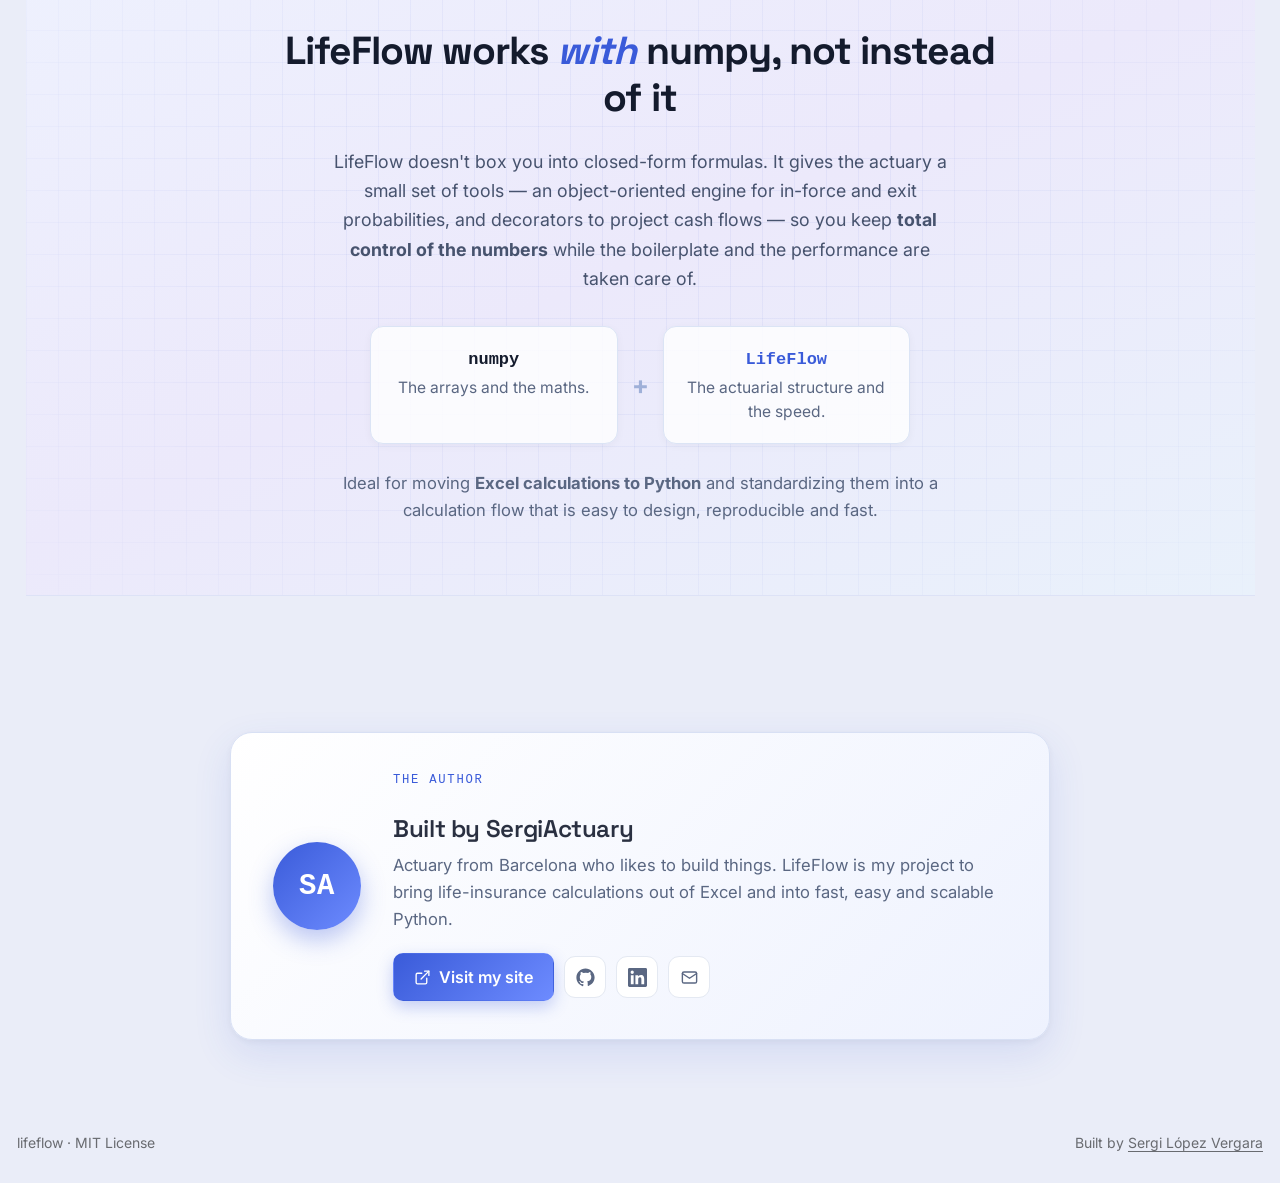
==== commit 299e20a9: "Web: barra de navegacion en azul pizarra (#1e2942) en vez del azul brillante" ====
--- a/index.html
+++ b/index.html
@@ -42,7 +42,7 @@
 <link href="site_libs/quarto-html/quarto-syntax-highlighting-e496211f8a0383a89a5e937fbb387914.css" rel="stylesheet" id="quarto-text-highlighting-styles">
 <script src="site_libs/bootstrap/bootstrap.min.js"></script>
 <link href="site_libs/bootstrap/bootstrap-icons.css" rel="stylesheet">
-<link href="site_libs/bootstrap/bootstrap-277cb9d332fb41a654a309feba79082f.min.css" rel="stylesheet" append-hash="true" id="quarto-bootstrap" data-mode="light">
+<link href="site_libs/bootstrap/bootstrap-1f0228950e4f62b0b766e38a01254408.min.css" rel="stylesheet" append-hash="true" id="quarto-bootstrap" data-mode="light">
 <script id="quarto-search-options" type="application/json">{
   "location": "navbar",
   "copy-button": false,
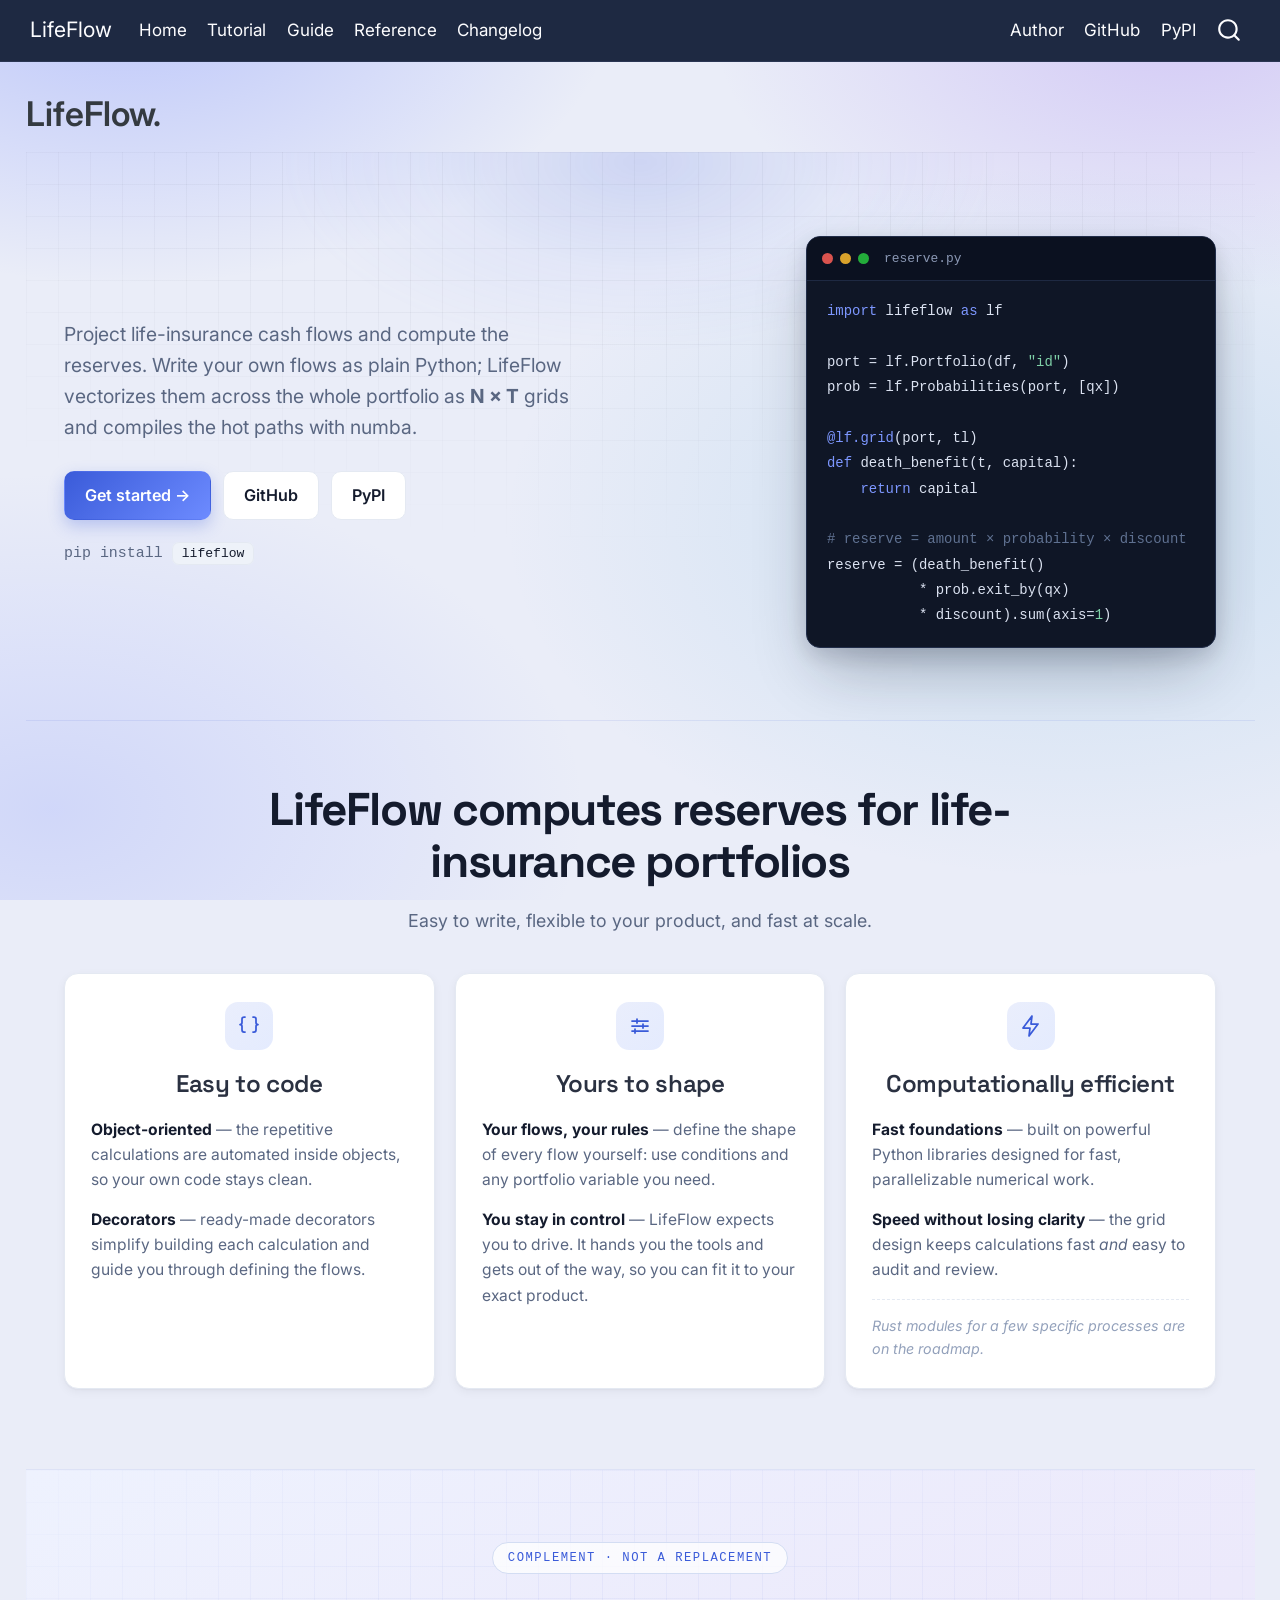
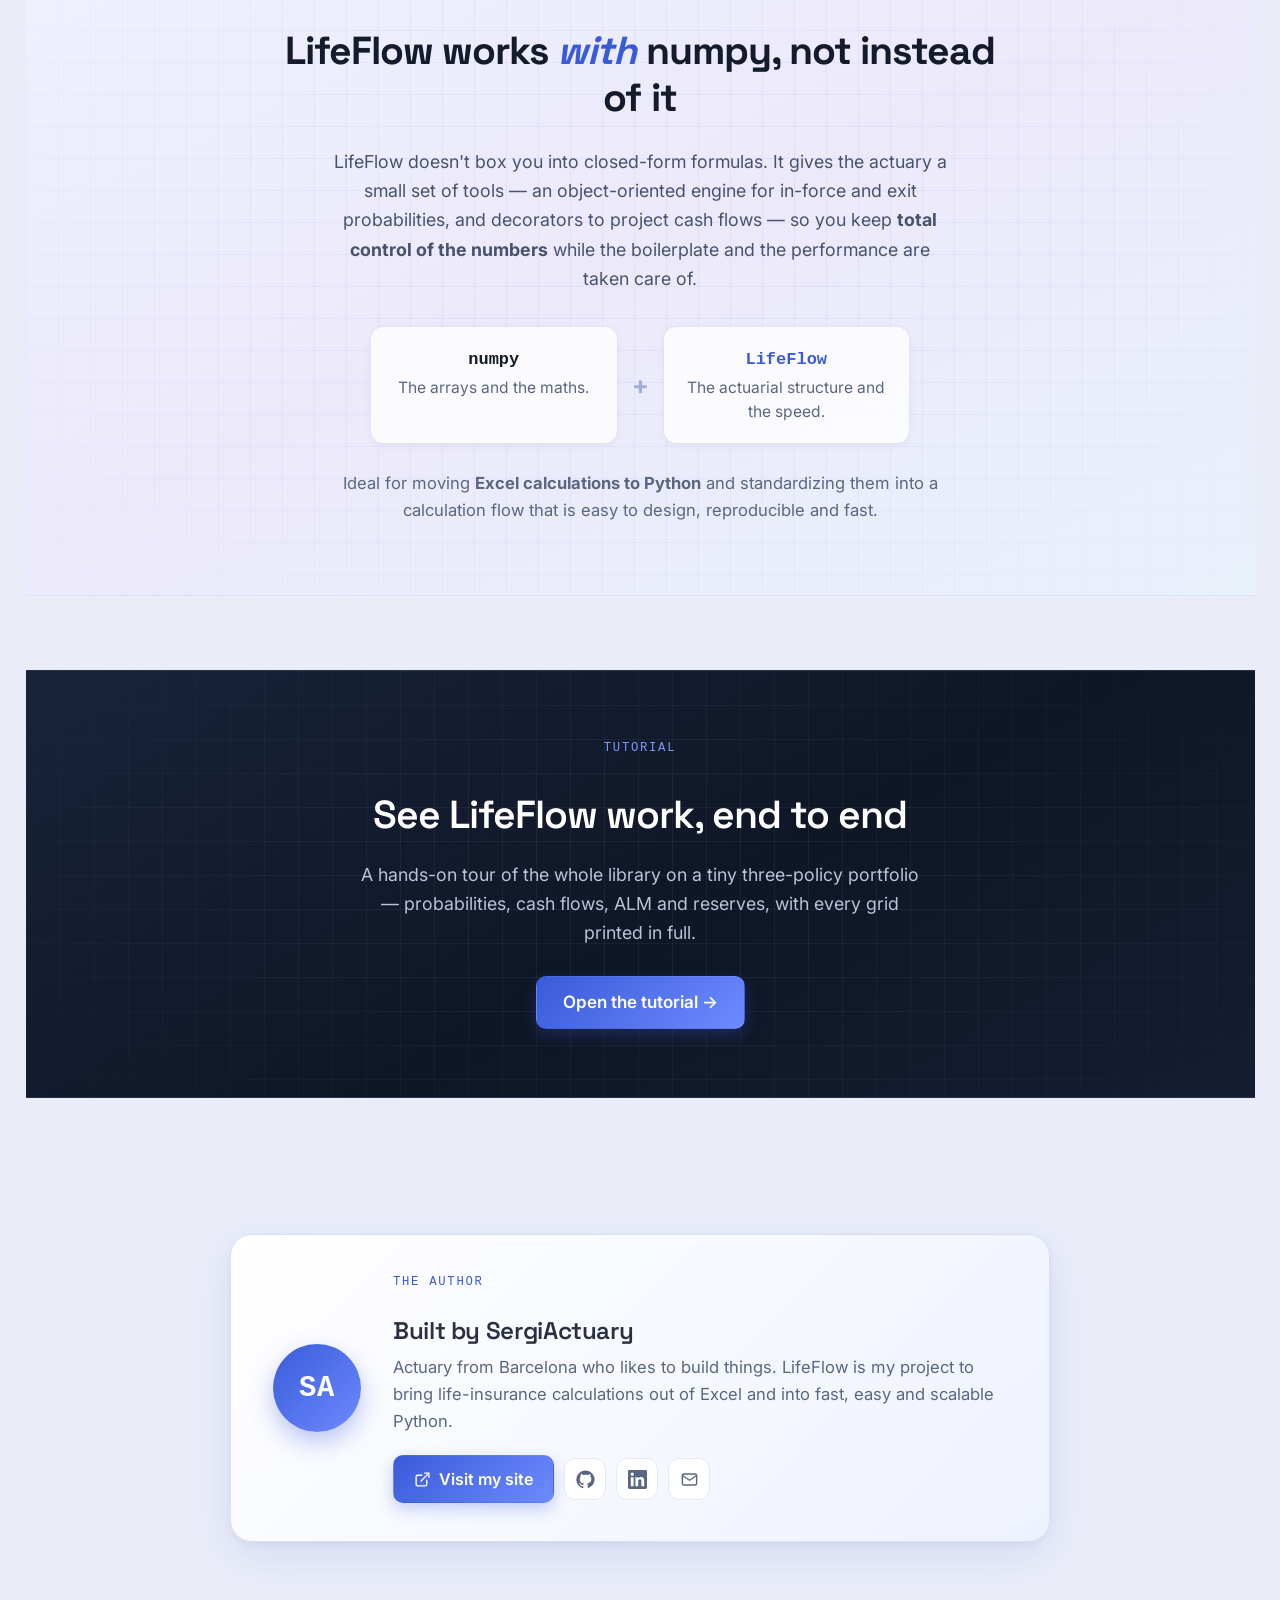
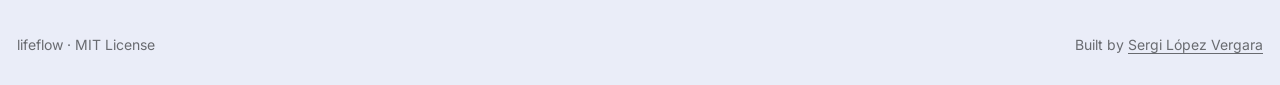
==== commit 47720770: "Home: banda CTA invitando al tutorial (antes de la seccion de autor)" ====
--- a/index.html
+++ b/index.html
@@ -42,7 +42,7 @@
 <link href="site_libs/quarto-html/quarto-syntax-highlighting-e496211f8a0383a89a5e937fbb387914.css" rel="stylesheet" id="quarto-text-highlighting-styles">
 <script src="site_libs/bootstrap/bootstrap.min.js"></script>
 <link href="site_libs/bootstrap/bootstrap-icons.css" rel="stylesheet">
-<link href="site_libs/bootstrap/bootstrap-1f0228950e4f62b0b766e38a01254408.min.css" rel="stylesheet" append-hash="true" id="quarto-bootstrap" data-mode="light">
+<link href="site_libs/bootstrap/bootstrap-0f12c597db9e80b7161432cfb43a26f1.min.css" rel="stylesheet" append-hash="true" id="quarto-bootstrap" data-mode="light">
 <script id="quarto-search-options" type="application/json">{
   "location": "navbar",
   "copy-button": false,
@@ -248,6 +248,16 @@
     <p class="lf-band-foot">Ideal for moving <strong>Excel calculations to
     Python</strong> and standardizing them into a calculation flow that is easy to
     design, reproducible and fast.</p>
+  </div>
+</section>
+
+<section class="lf-try">
+  <div class="lf-try-inner">
+    <div class="lf-try-eyebrow">Tutorial</div>
+    <h2>See LifeFlow work, end to end</h2>
+    <p>A hands-on tour of the whole library on a tiny three-policy portfolio —
+    probabilities, cash flows, ALM and reserves, with every grid printed in full.</p>
+    <a class="lf-btn lf-btn-primary" href="tutorial.html">Open the tutorial →</a>
   </div>
 </section>
 
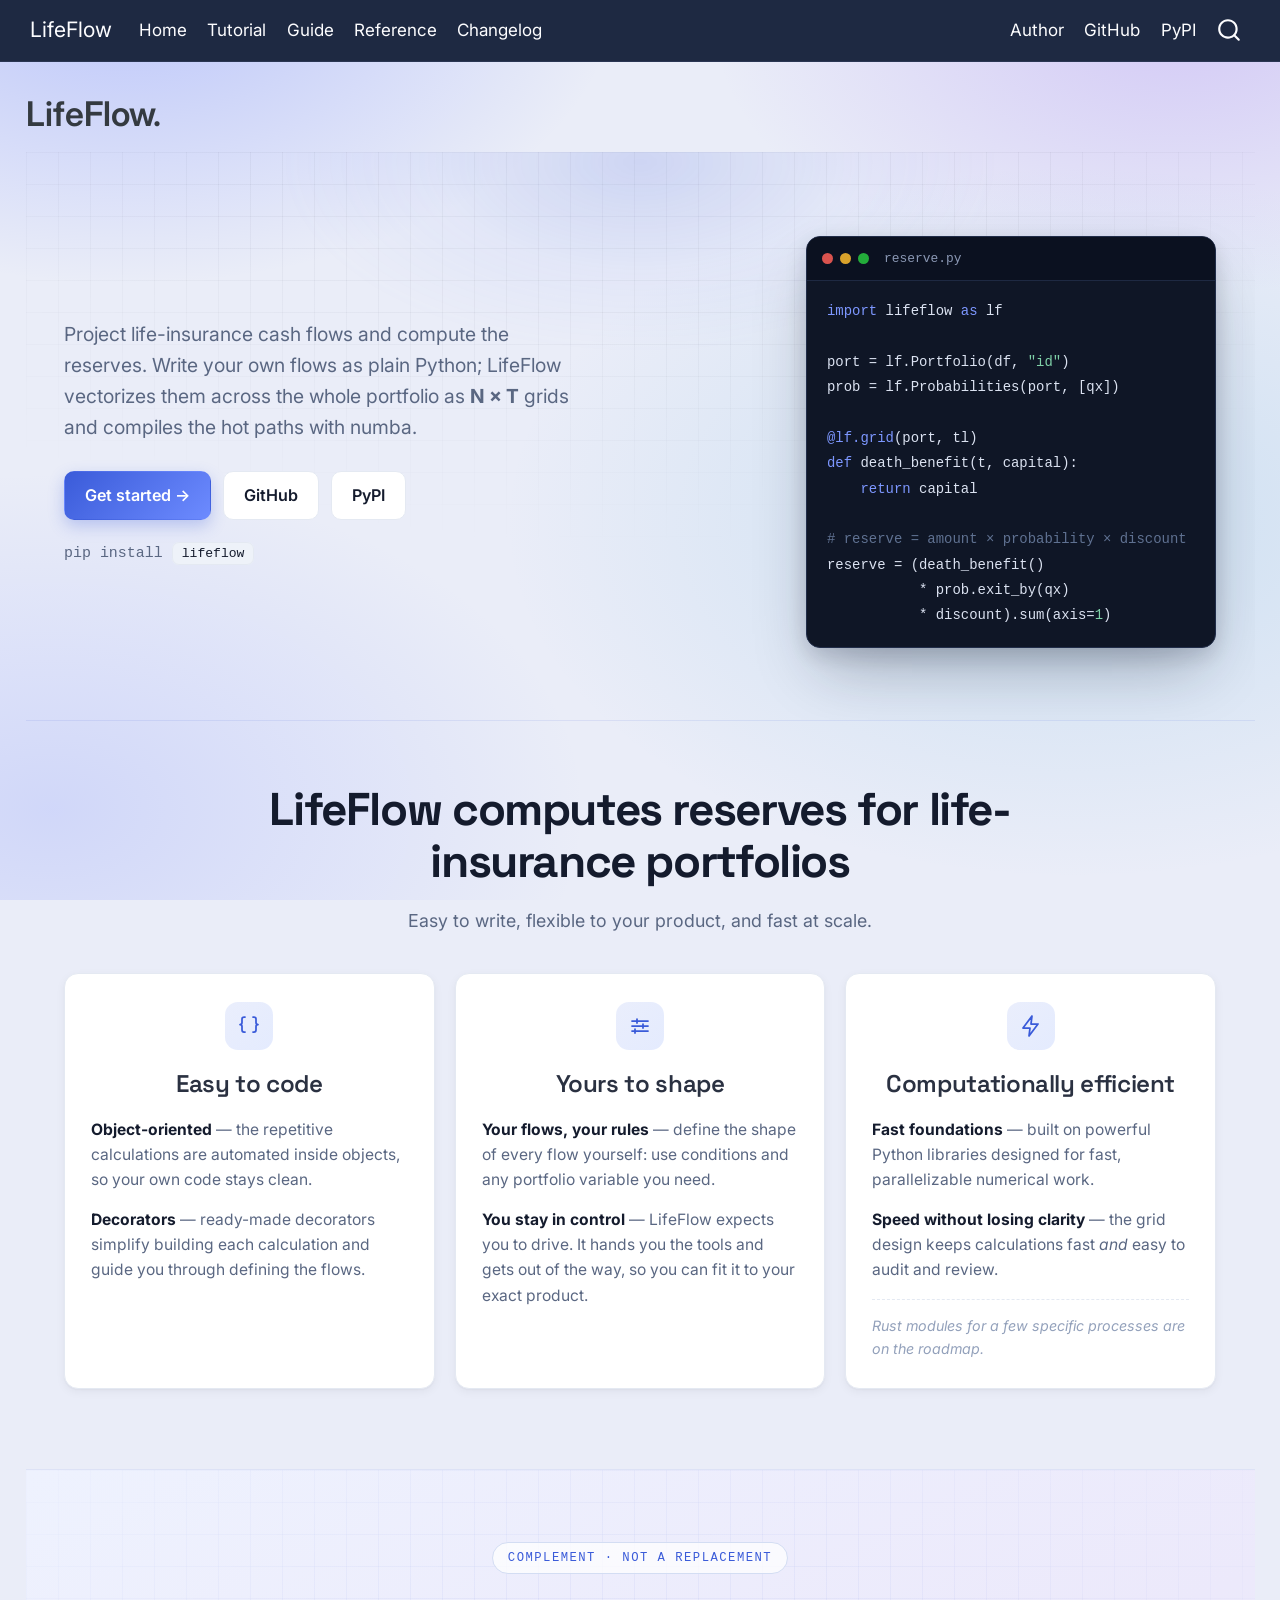
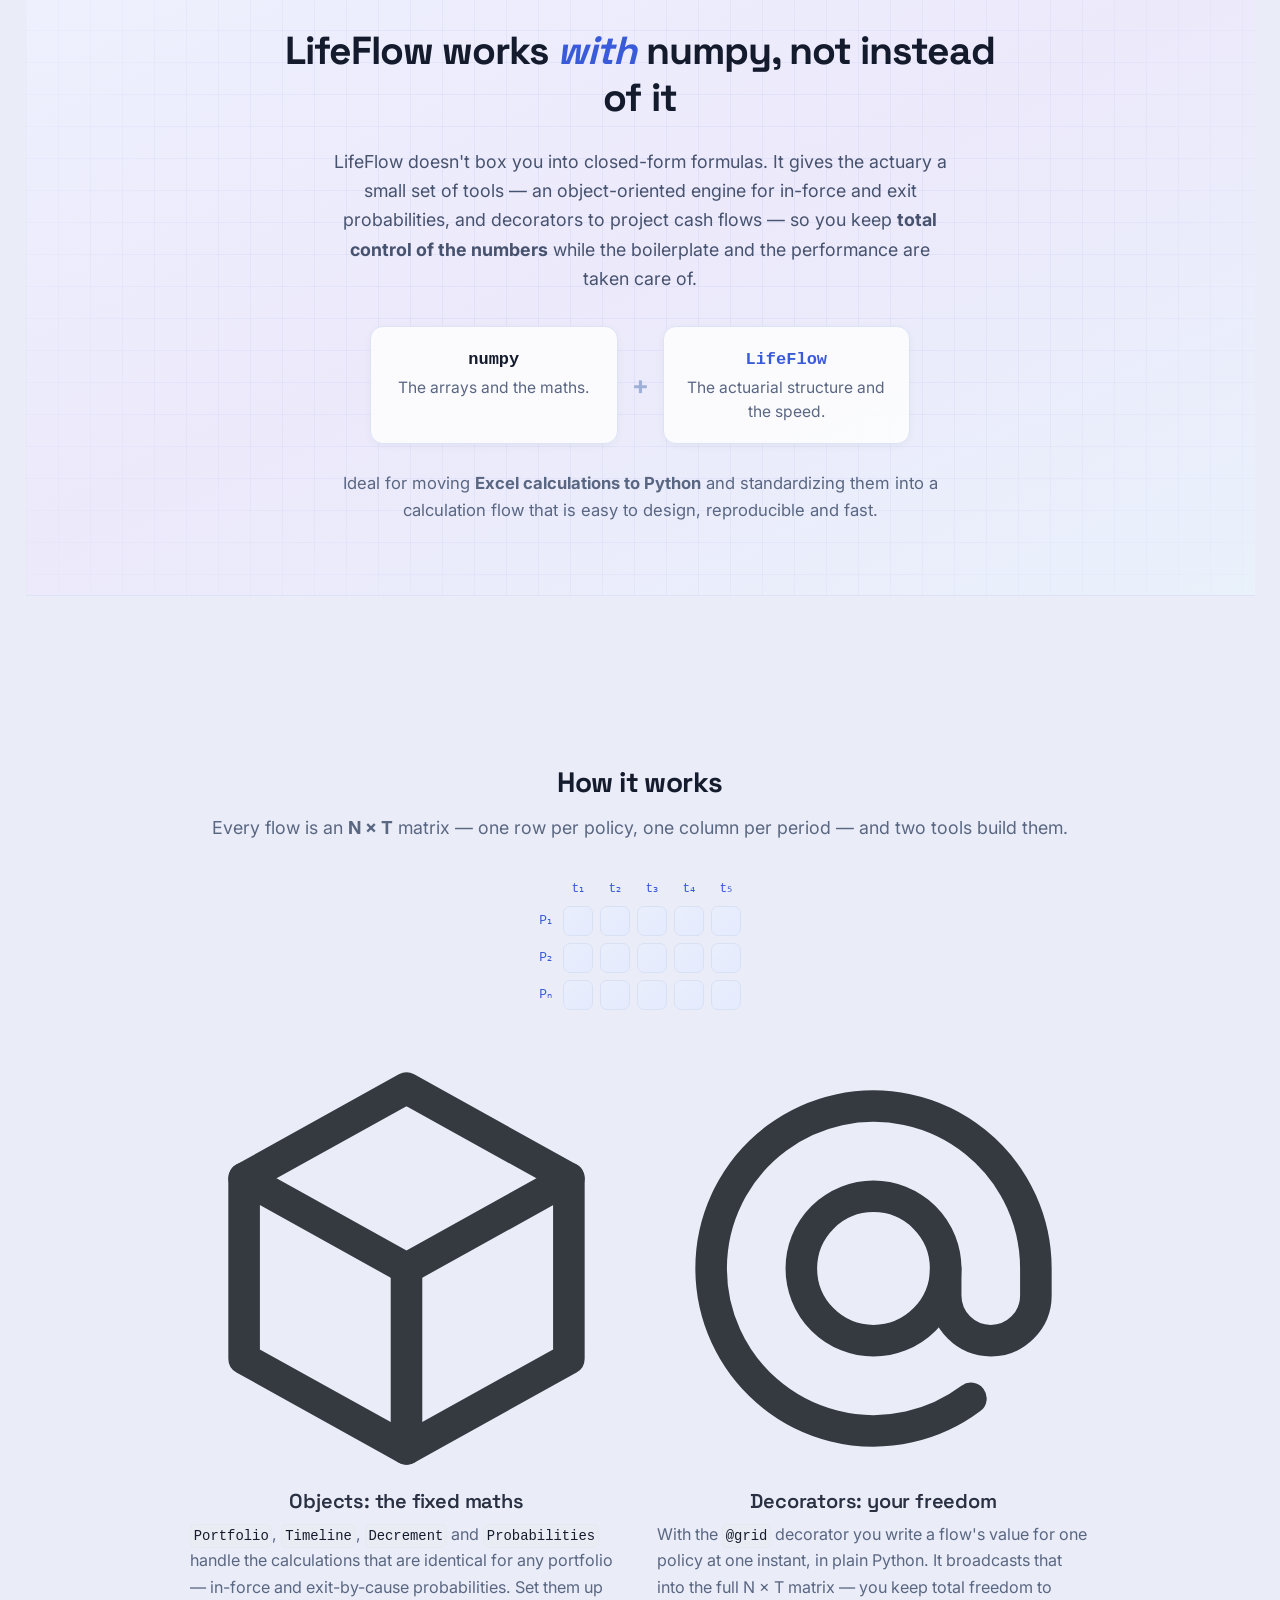
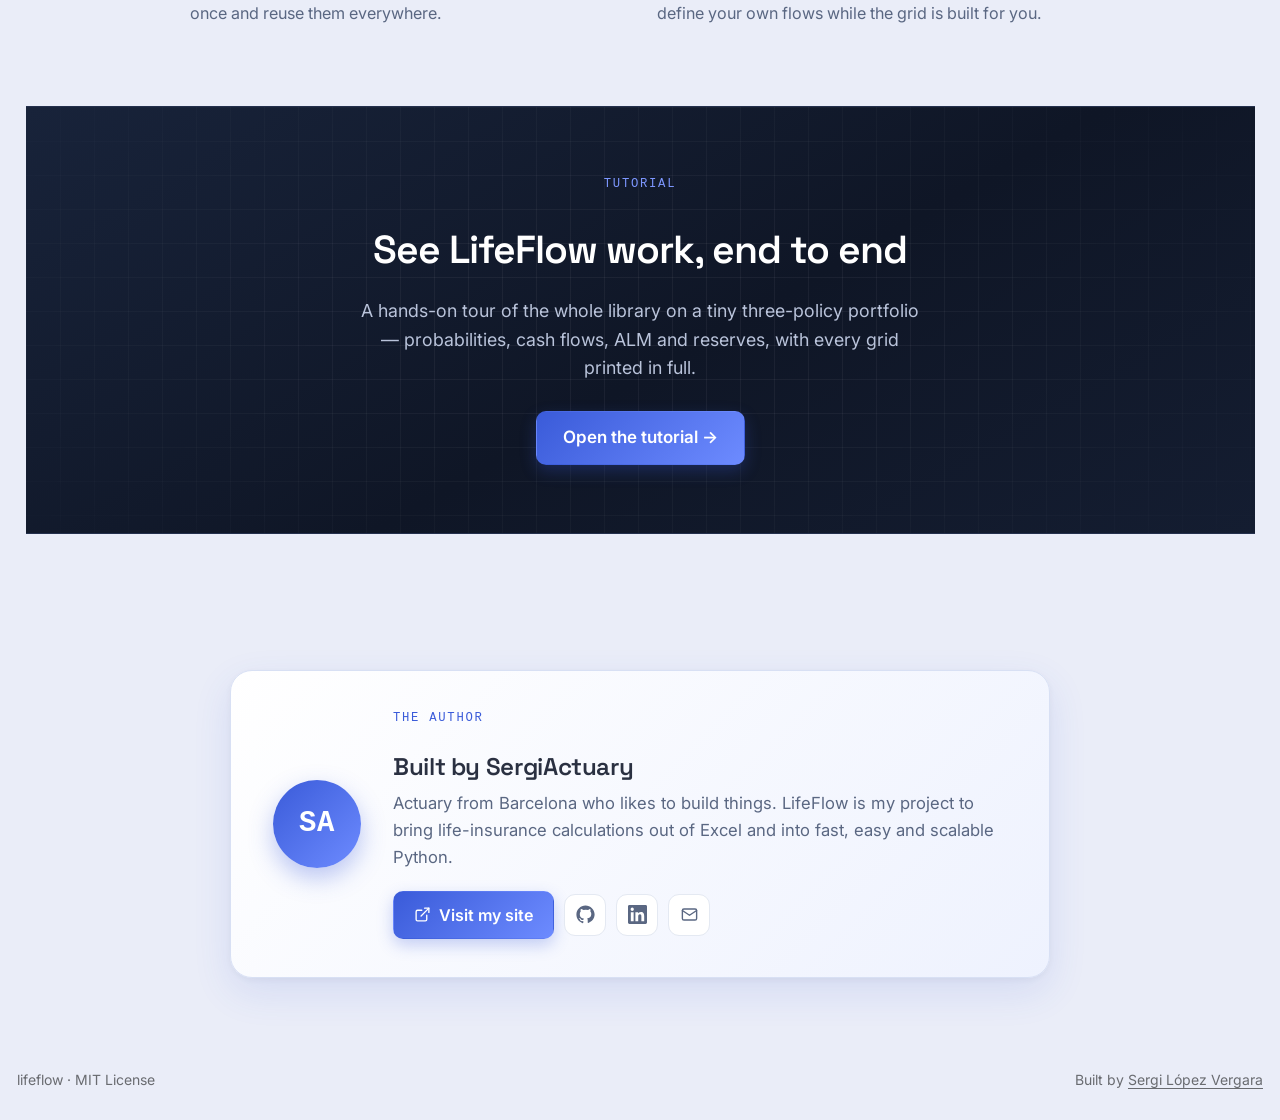
==== commit 0c859c66: "Home: seccion 'How it works' (matriz NxT + objetos vs decoradores) entre la banda numpy y el CTA del" ====
--- a/index.html
+++ b/index.html
@@ -42,7 +42,7 @@
 <link href="site_libs/quarto-html/quarto-syntax-highlighting-e496211f8a0383a89a5e937fbb387914.css" rel="stylesheet" id="quarto-text-highlighting-styles">
 <script src="site_libs/bootstrap/bootstrap.min.js"></script>
 <link href="site_libs/bootstrap/bootstrap-icons.css" rel="stylesheet">
-<link href="site_libs/bootstrap/bootstrap-0f12c597db9e80b7161432cfb43a26f1.min.css" rel="stylesheet" append-hash="true" id="quarto-bootstrap" data-mode="light">
+<link href="site_libs/bootstrap/bootstrap-387c5541f2b5cf2e90814e3d224d5bfe.min.css" rel="stylesheet" append-hash="true" id="quarto-bootstrap" data-mode="light">
 <script id="quarto-search-options" type="application/json">{
   "location": "navbar",
   "copy-button": false,
@@ -251,6 +251,32 @@
   </div>
 </section>
 
+<section class="lf-section lf-how">
+  <h2>How it works</h2>
+  <p class="sub">Every flow is an <strong>N × T</strong> matrix — one row per policy, one column per period — and two tools build them.</p>
+
+  <div class="lf-nt" aria-hidden="true">
+    <div class="lf-nt-corner"></div>
+    <div class="lf-nt-h">t₁</div><div class="lf-nt-h">t₂</div><div class="lf-nt-h">t₃</div><div class="lf-nt-h">t₄</div><div class="lf-nt-h">t₅</div>
+    <div class="lf-nt-r">P₁</div><div class="lf-nt-c"></div><div class="lf-nt-c"></div><div class="lf-nt-c"></div><div class="lf-nt-c"></div><div class="lf-nt-c"></div>
+    <div class="lf-nt-r">P₂</div><div class="lf-nt-c"></div><div class="lf-nt-c"></div><div class="lf-nt-c"></div><div class="lf-nt-c"></div><div class="lf-nt-c"></div>
+    <div class="lf-nt-r">Pₙ</div><div class="lf-nt-c"></div><div class="lf-nt-c"></div><div class="lf-nt-c"></div><div class="lf-nt-c"></div><div class="lf-nt-c"></div>
+  </div>
+
+  <div class="lf-how-cols">
+    <div class="lf-how-item">
+      <div class="lf-ic"><svg viewbox="0 0 24 24" fill="none" stroke="currentColor" stroke-width="1.75" stroke-linecap="round" stroke-linejoin="round"><path d="M12 2 3 7v10l9 5 9-5V7z"></path><path d="M3 7l9 5 9-5"></path><path d="M12 12v10"></path></svg></div>
+      <h3>Objects: the fixed maths</h3>
+      <p><code>Portfolio</code>, <code>Timeline</code>, <code>Decrement</code> and <code>Probabilities</code> handle the calculations that are identical for any portfolio — in-force and exit-by-cause probabilities. Set them up once and reuse them everywhere.</p>
+    </div>
+    <div class="lf-how-item">
+      <div class="lf-ic"><svg viewbox="0 0 24 24" fill="none" stroke="currentColor" stroke-width="1.75" stroke-linecap="round" stroke-linejoin="round"><circle cx="12" cy="12" r="4"></circle><path d="M16 12v1.5a2.5 2.5 0 0 0 5 0V12a9 9 0 1 0-3.6 7.2"></path></svg></div>
+      <h3>Decorators: your freedom</h3>
+      <p>With the <code>@grid</code> decorator you write a flow's value for one policy at one instant, in plain Python. It broadcasts that into the full N × T matrix — you keep total freedom to define your own flows while the grid is built for you.</p>
+    </div>
+  </div>
+</section>
+
 <section class="lf-try">
   <div class="lf-try-inner">
     <div class="lf-try-eyebrow">Tutorial</div>
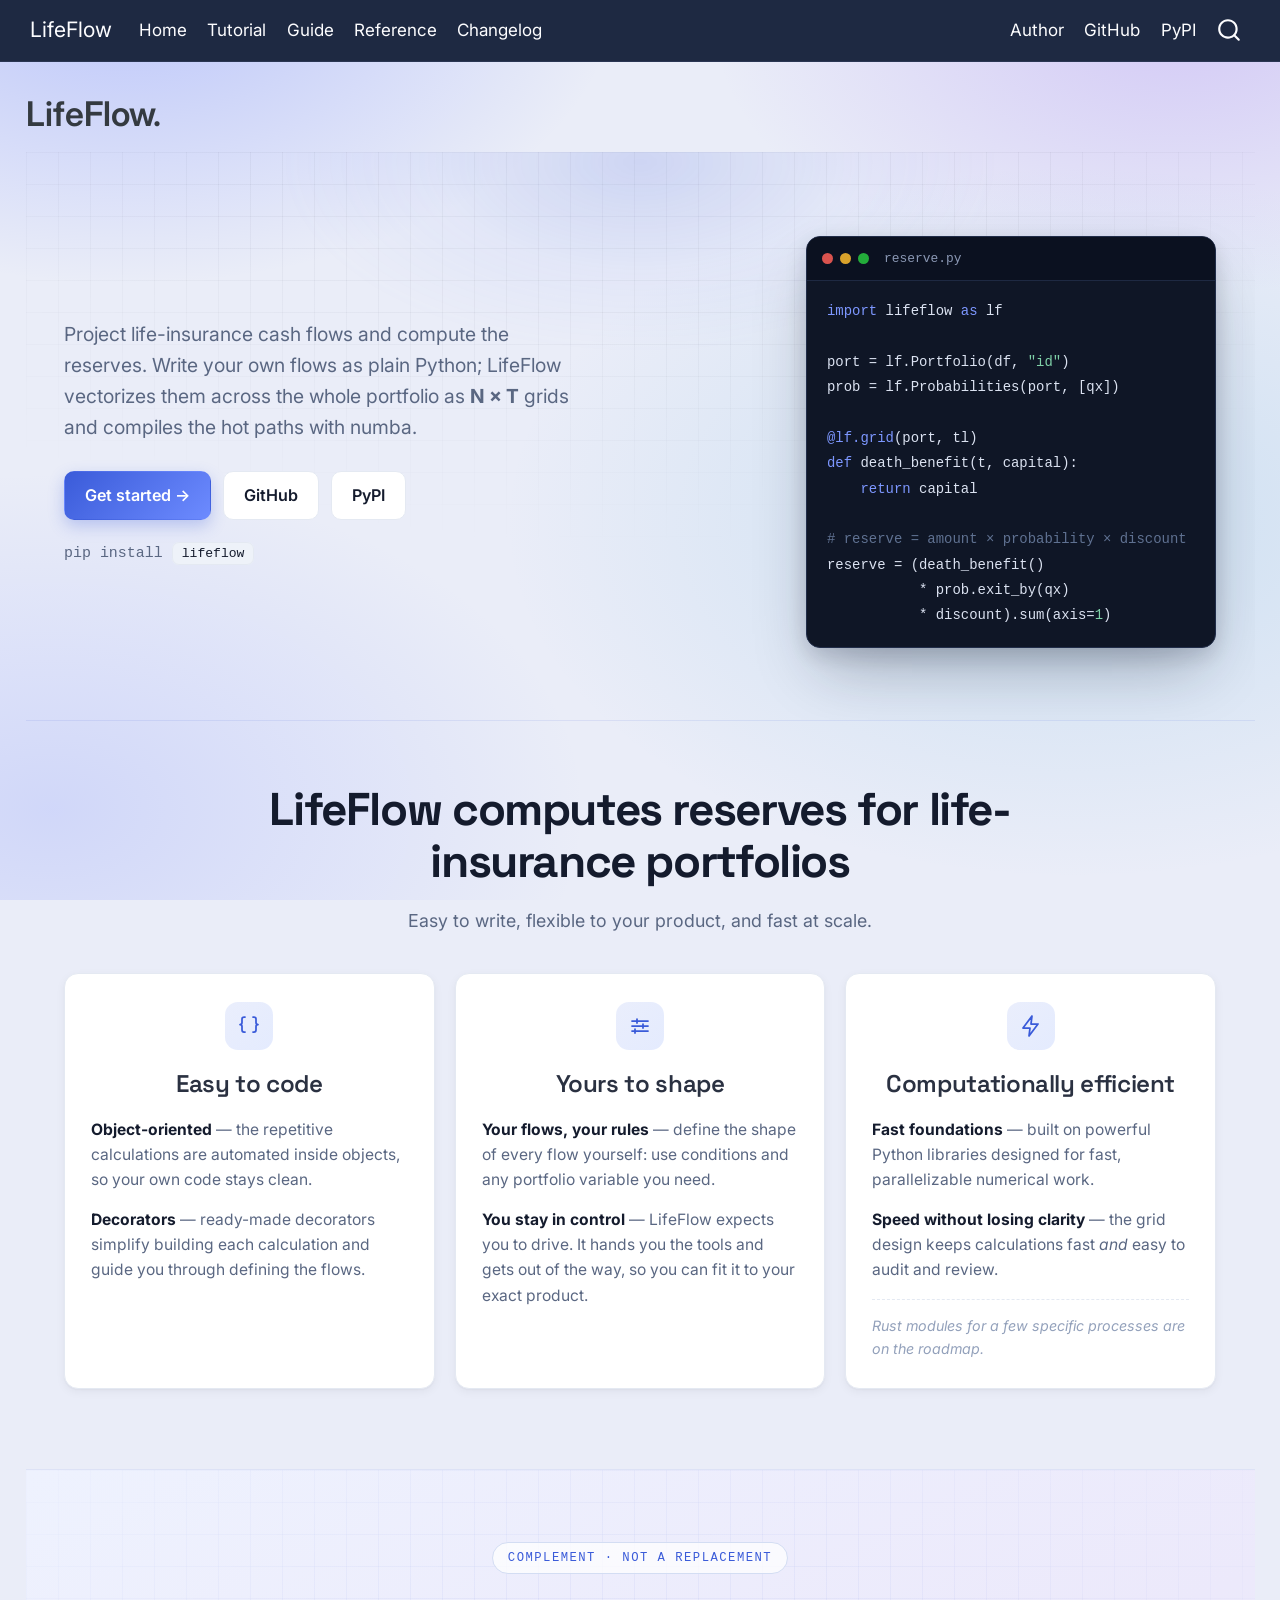
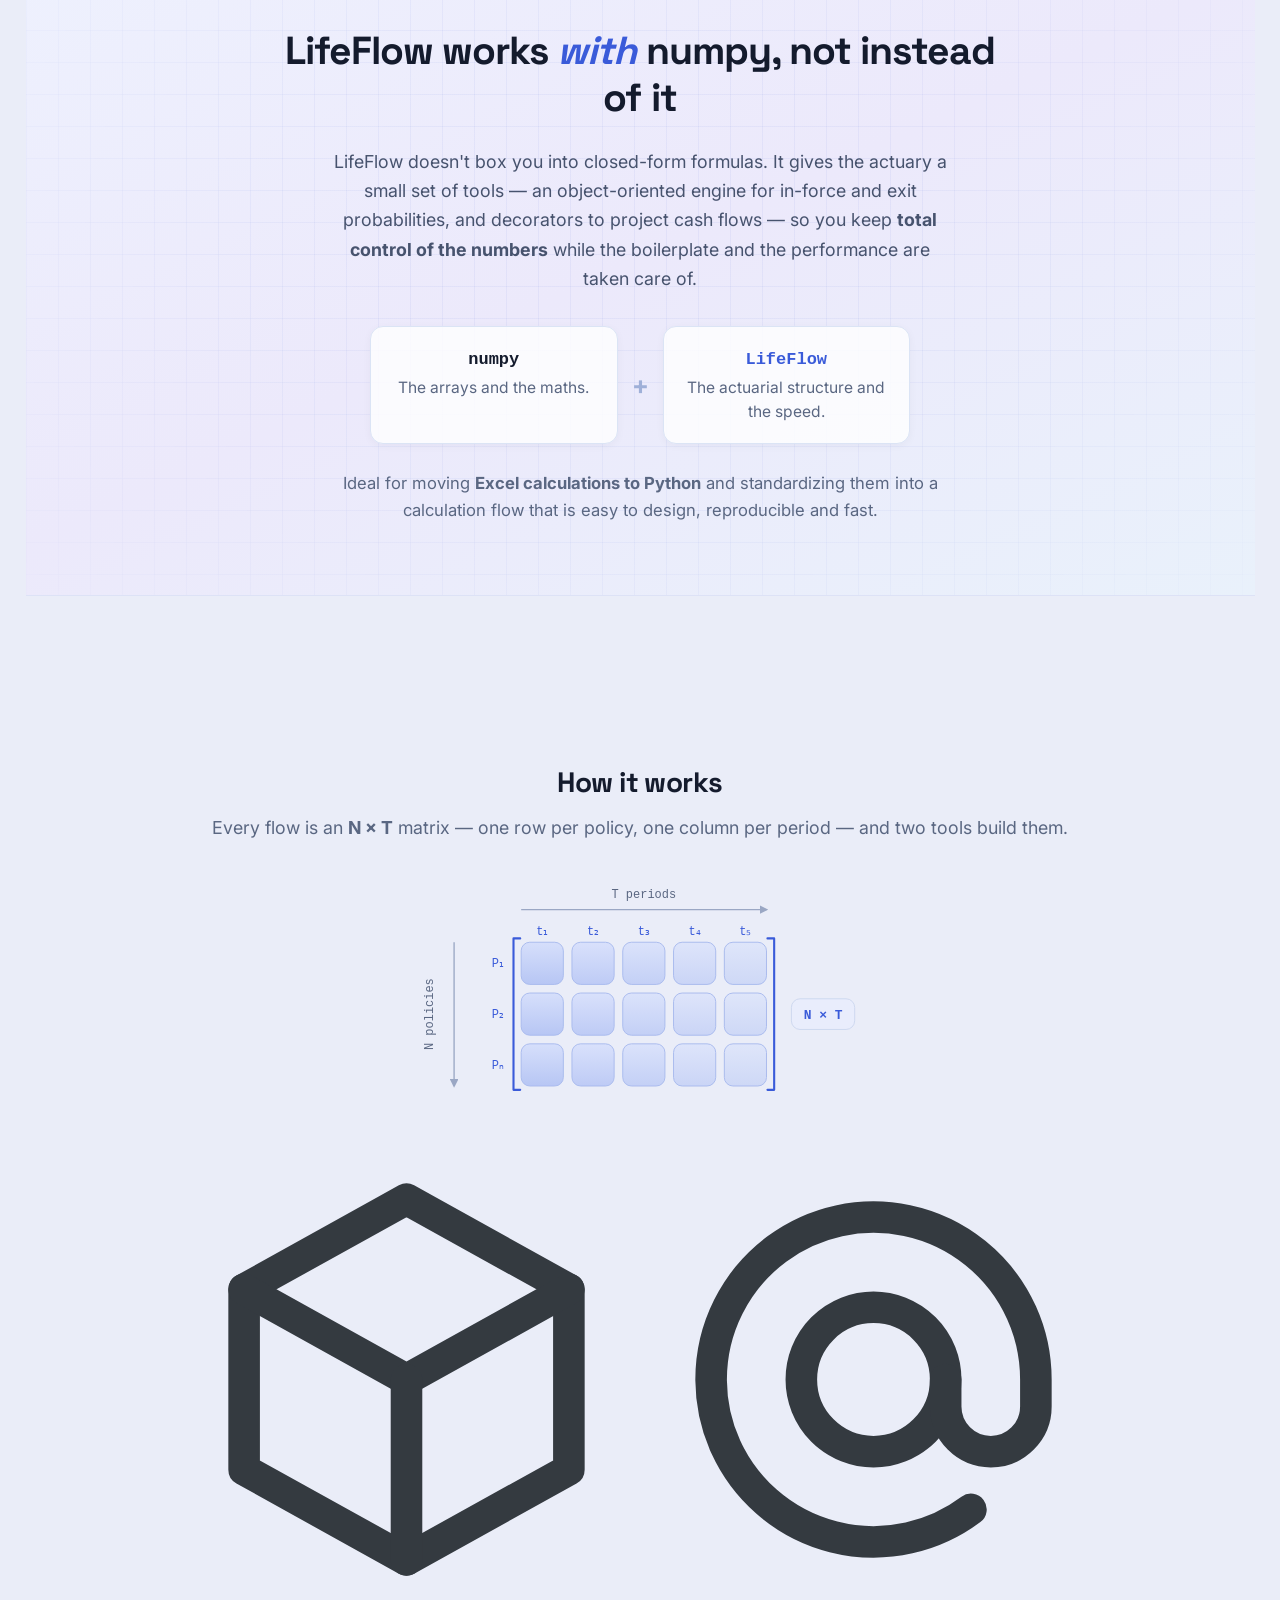
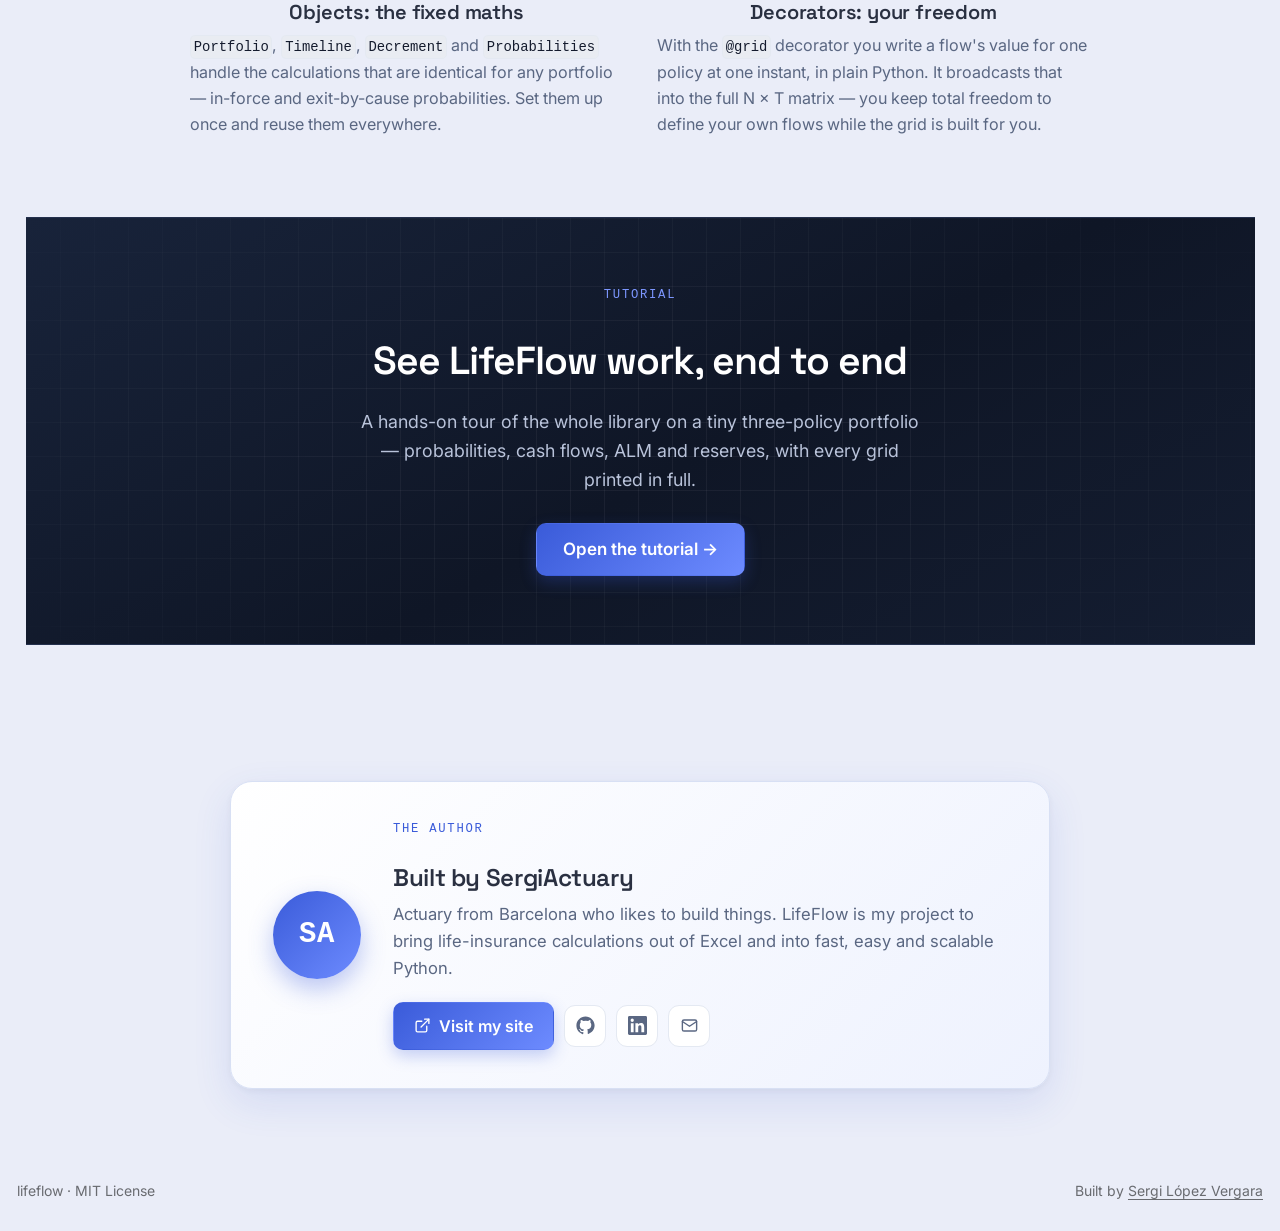
==== commit 8385116e: "Home: matriz NxT como ilustracion SVG (corchetes, ejes, degradado) en 'How it works'" ====
--- a/index.html
+++ b/index.html
@@ -42,7 +42,7 @@
 <link href="site_libs/quarto-html/quarto-syntax-highlighting-e496211f8a0383a89a5e937fbb387914.css" rel="stylesheet" id="quarto-text-highlighting-styles">
 <script src="site_libs/bootstrap/bootstrap.min.js"></script>
 <link href="site_libs/bootstrap/bootstrap-icons.css" rel="stylesheet">
-<link href="site_libs/bootstrap/bootstrap-387c5541f2b5cf2e90814e3d224d5bfe.min.css" rel="stylesheet" append-hash="true" id="quarto-bootstrap" data-mode="light">
+<link href="site_libs/bootstrap/bootstrap-56c51f034c2f0cb8dc63e5f1f9008b2c.min.css" rel="stylesheet" append-hash="true" id="quarto-bootstrap" data-mode="light">
 <script id="quarto-search-options" type="application/json">{
   "location": "navbar",
   "copy-button": false,
@@ -255,12 +255,43 @@
   <h2>How it works</h2>
   <p class="sub">Every flow is an <strong>N × T</strong> matrix — one row per policy, one column per period — and two tools build them.</p>
 
-  <div class="lf-nt" aria-hidden="true">
-    <div class="lf-nt-corner"></div>
-    <div class="lf-nt-h">t₁</div><div class="lf-nt-h">t₂</div><div class="lf-nt-h">t₃</div><div class="lf-nt-h">t₄</div><div class="lf-nt-h">t₅</div>
-    <div class="lf-nt-r">P₁</div><div class="lf-nt-c"></div><div class="lf-nt-c"></div><div class="lf-nt-c"></div><div class="lf-nt-c"></div><div class="lf-nt-c"></div>
-    <div class="lf-nt-r">P₂</div><div class="lf-nt-c"></div><div class="lf-nt-c"></div><div class="lf-nt-c"></div><div class="lf-nt-c"></div><div class="lf-nt-c"></div>
-    <div class="lf-nt-r">Pₙ</div><div class="lf-nt-c"></div><div class="lf-nt-c"></div><div class="lf-nt-c"></div><div class="lf-nt-c"></div><div class="lf-nt-c"></div>
+  <div class="lf-ntfig">
+    <svg viewbox="0 0 480 250" role="img" aria-label="An N by T matrix: N policies down the rows, T periods across the columns." xmlns="http://www.w3.org/2000/svg" font-family="ui-monospace, 'JetBrains Mono', 'Cascadia Code', Menlo, monospace">
+      <defs>
+        <lineargradient id="lfcell" x1="0" y1="0" x2="0" y2="1">
+          <stop offset="0" stop-color="#d6dffb"></stop>
+          <stop offset="1" stop-color="#b7c6f4"></stop>
+        </lineargradient>
+        <marker id="lfarr" viewbox="0 0 10 10" refx="8" refy="5" markerwidth="6.5" markerheight="6.5" orient="auto">
+          <path d="M0 0 L10 5 L0 10 z" fill="#9aa7c4"></path>
+        </marker>
+      </defs>
+
+      <text x="244" y="20" text-anchor="middle" font-size="12.5" fill="#5a6782">T periods</text>
+      <line x1="116" y1="32" x2="372" y2="32" stroke="#9aa7c4" stroke-width="1.4" marker-end="url(#lfarr)"></line>
+
+      <text x="24" y="141" text-anchor="middle" font-size="12.5" fill="#5a6782" transform="rotate(-90 24 141)">N policies</text>
+      <line x1="46" y1="66" x2="46" y2="216" stroke="#9aa7c4" stroke-width="1.4" marker-end="url(#lfarr)"></line>
+
+      <g font-size="12.5" fill="#3a5bd9" text-anchor="middle">
+        <text x="138" y="58">t₁</text><text x="191" y="58">t₂</text><text x="244" y="58">t₃</text><text x="297" y="58">t₄</text><text x="350" y="58">t₅</text>
+      </g>
+      <g font-size="12.5" fill="#3a5bd9" text-anchor="end">
+        <text x="98" y="92">P₁</text><text x="98" y="145">P₂</text><text x="98" y="198">Pₙ</text>
+      </g>
+
+      <path d="M115 62 L108 62 L108 220 L115 220" fill="none" stroke="#3a5bd9" stroke-width="2.2" stroke-linecap="round" stroke-linejoin="round"></path>
+      <path d="M373 62 L380 62 L380 220 L373 220" fill="none" stroke="#3a5bd9" stroke-width="2.2" stroke-linecap="round" stroke-linejoin="round"></path>
+
+      <g fill="url(#lfcell)" stroke="#a9bbee" stroke-width="1" rx="9">
+        <rect x="116" y="66" width="44" height="44" rx="9" fill-opacity="1"></rect><rect x="169" y="66" width="44" height="44" rx="9" fill-opacity=".88"></rect><rect x="222" y="66" width="44" height="44" rx="9" fill-opacity=".76"></rect><rect x="275" y="66" width="44" height="44" rx="9" fill-opacity=".64"></rect><rect x="328" y="66" width="44" height="44" rx="9" fill-opacity=".54"></rect>
+        <rect x="116" y="119" width="44" height="44" rx="9" fill-opacity="1"></rect><rect x="169" y="119" width="44" height="44" rx="9" fill-opacity=".88"></rect><rect x="222" y="119" width="44" height="44" rx="9" fill-opacity=".76"></rect><rect x="275" y="119" width="44" height="44" rx="9" fill-opacity=".64"></rect><rect x="328" y="119" width="44" height="44" rx="9" fill-opacity=".54"></rect>
+        <rect x="116" y="172" width="44" height="44" rx="9" fill-opacity="1"></rect><rect x="169" y="172" width="44" height="44" rx="9" fill-opacity=".88"></rect><rect x="222" y="172" width="44" height="44" rx="9" fill-opacity=".76"></rect><rect x="275" y="172" width="44" height="44" rx="9" fill-opacity=".64"></rect><rect x="328" y="172" width="44" height="44" rx="9" fill-opacity=".54"></rect>
+      </g>
+
+      <rect x="398" y="125" width="66" height="32" rx="9" fill="#e9edfc" stroke="#cdd8ef"></rect>
+      <text x="431" y="146" text-anchor="middle" font-size="13.5" font-weight="700" fill="#3a5bd9">N × T</text>
+    </svg>
   </div>
 
   <div class="lf-how-cols">
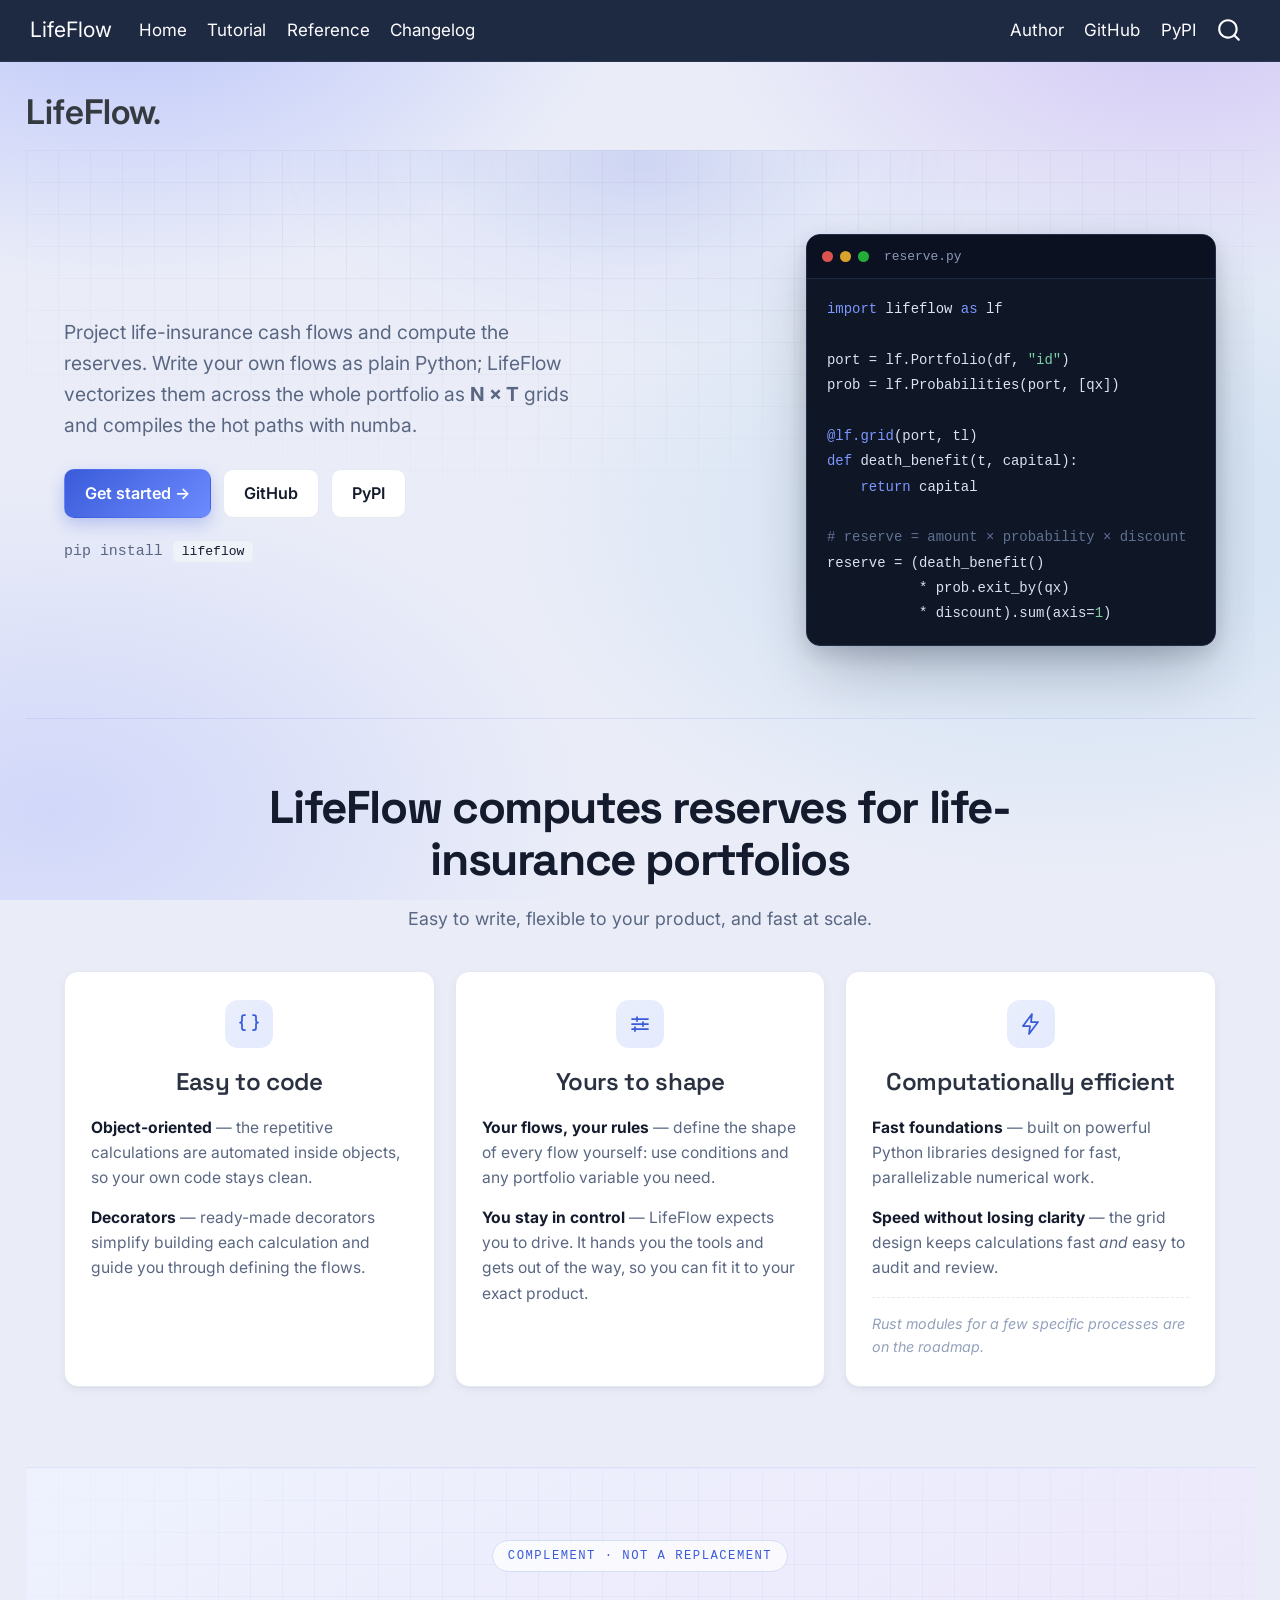
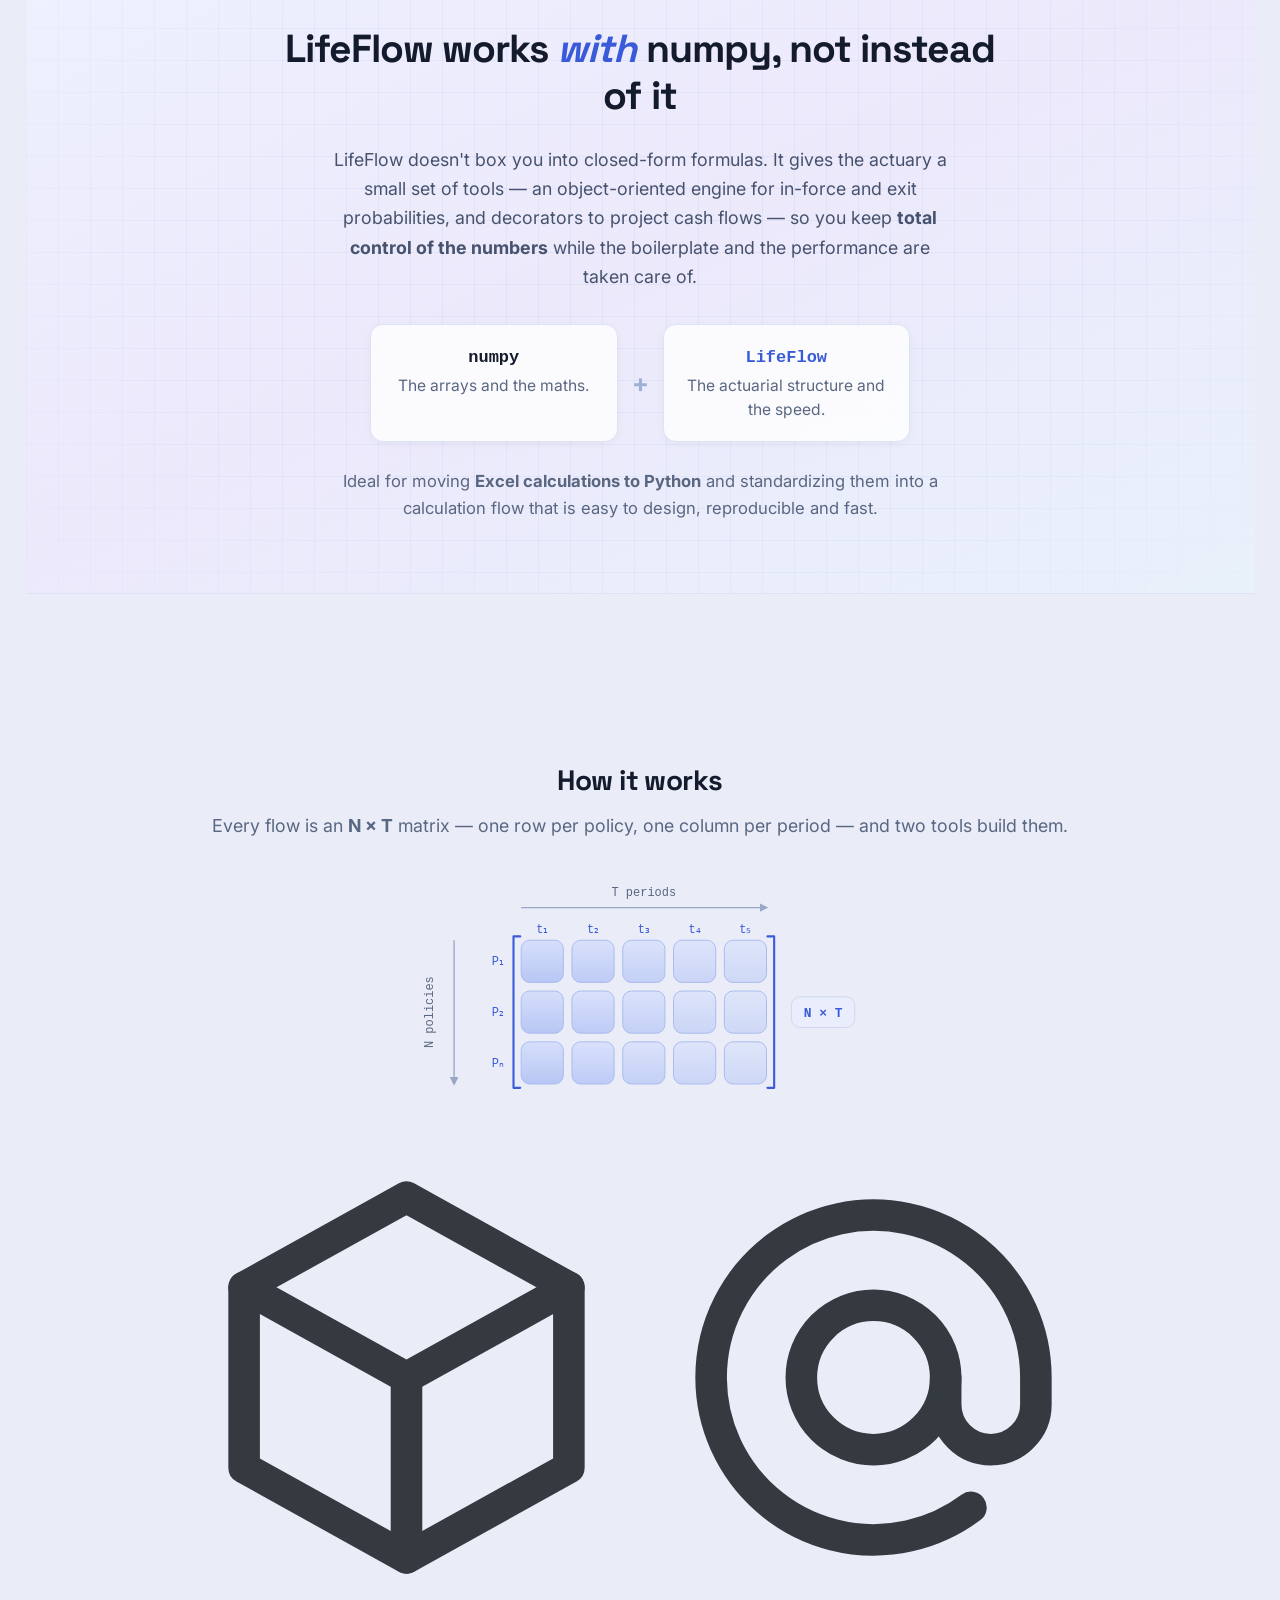
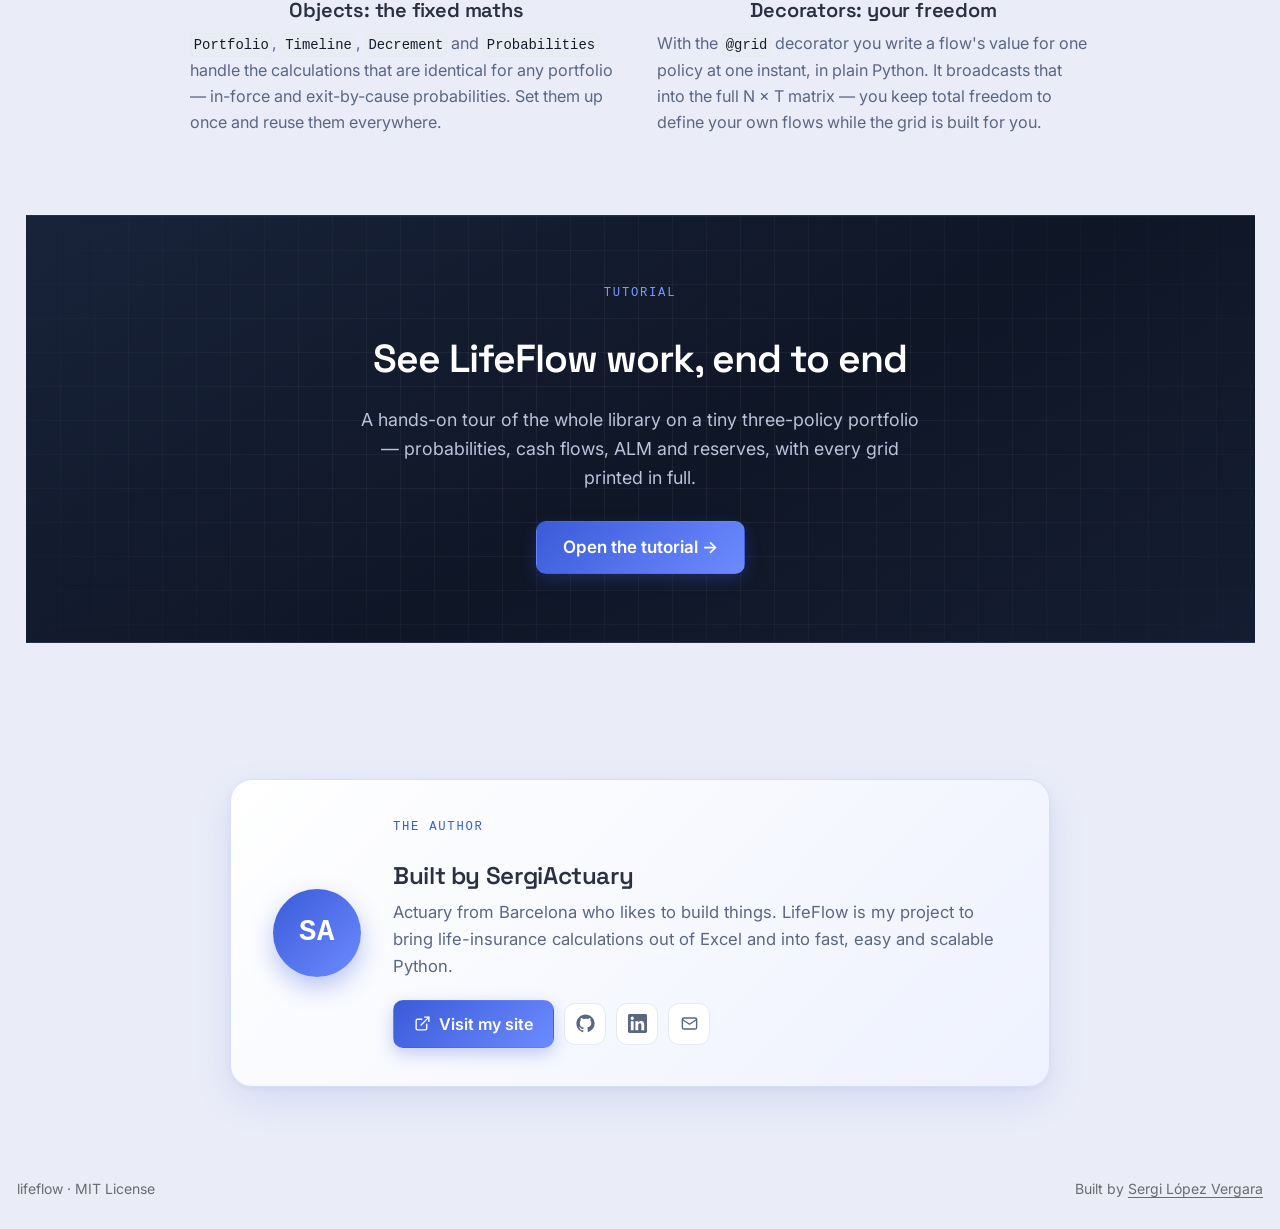
==== commit 39d47853: "Docs: eliminar el Guide (redundante con el Tutorial)" ====
--- a/index.html
+++ b/index.html
@@ -2,7 +2,7 @@
 <html xmlns="http://www.w3.org/1999/xhtml" lang="en" xml:lang="en"><head>
 
 <meta charset="utf-8">
-<meta name="generator" content="quarto-1.9.38">
+<meta name="generator" content="quarto-1.10.18">
 
 <meta name="viewport" content="width=device-width, initial-scale=1.0, user-scalable=yes">
 
@@ -13,10 +13,13 @@
 /* Default styles provided by pandoc.
 ** See https://pandoc.org/MANUAL.html#variables-for-html for config info.
 */
-code{white-space: pre-wrap;}
 span.smallcaps{font-variant: small-caps;}
-div.columns{display: flex; gap: min(4vw, 1.5em);}
-div.column{flex: auto; overflow-x: auto;}
+div.columns{display: flex; gap: 1.5em;}
+div.column{flex: auto;}
+@media screen {
+div.columns{gap: min(4vw, 1.5em);}
+div.column{overflow-x: auto;}
+}
 div.hanging-indent{margin-left: 1.5em; text-indent: -1.5em;}
 ul.task-list{list-style: none;}
 ul.task-list li input[type="checkbox"] {
@@ -39,10 +42,10 @@
 <script src="site_libs/quarto-html/popper.min.js"></script>
 <script src="site_libs/quarto-html/tippy.umd.min.js"></script>
 <link href="site_libs/quarto-html/tippy.css" rel="stylesheet">
-<link href="site_libs/quarto-html/quarto-syntax-highlighting-e496211f8a0383a89a5e937fbb387914.css" rel="stylesheet" id="quarto-text-highlighting-styles">
+<link href="site_libs/quarto-html/quarto-syntax-highlighting-a1d229e9acd4cf83c2696a052f19a26e.css" rel="stylesheet" id="quarto-text-highlighting-styles">
 <script src="site_libs/bootstrap/bootstrap.min.js"></script>
 <link href="site_libs/bootstrap/bootstrap-icons.css" rel="stylesheet">
-<link href="site_libs/bootstrap/bootstrap-56c51f034c2f0cb8dc63e5f1f9008b2c.min.css" rel="stylesheet" append-hash="true" id="quarto-bootstrap" data-mode="light">
+<link href="site_libs/bootstrap/bootstrap-0c336e5afb27487853686b807adbaf63.min.css" rel="stylesheet" append-hash="true" id="quarto-bootstrap" data-mode="light">
 <script id="quarto-search-options" type="application/json">{
   "location": "navbar",
   "copy-button": false,
@@ -104,10 +107,6 @@
   <li class="nav-item">
     <a class="nav-link" href="./tutorial.html"> 
 <span class="menu-text">Tutorial</span></a>
-  </li>  
-  <li class="nav-item">
-    <a class="nav-link" href="./example.html"> 
-<span class="menu-text">Guide</span></a>
   </li>  
   <li class="nav-item">
     <a class="nav-link" href="./reference.html"> 
@@ -160,7 +159,7 @@
         with numba.
       </p>
       <div class="lf-cta">
-        <a class="lf-btn lf-btn-primary" href="example.html">Get started →</a>
+        <a class="lf-btn lf-btn-primary" href="tutorial.html">Get started →</a>
         <a class="lf-btn lf-btn-ghost" href="https://github.com/SergiActuary/lifeflow">GitHub</a>
         <a class="lf-btn lf-btn-ghost" href="https://pypi.org/project/lifeflow/">PyPI</a>
       </div>
--- a/site_libs/quarto-html/quarto-syntax-highlighting-a1d229e9acd4cf83c2696a052f19a26e.css
+++ b/site_libs/quarto-html/quarto-syntax-highlighting-a1d229e9acd4cf83c2696a052f19a26e.css
@@ -0,0 +1,236 @@
+/* quarto syntax highlight colors */
+:root {
+  --quarto-hl-ot-color: #003B4F;
+  --quarto-hl-at-color: #657422;
+  --quarto-hl-ss-color: #20794D;
+  --quarto-hl-an-color: #5E5E5E;
+  --quarto-hl-fu-color: #4758AB;
+  --quarto-hl-st-color: #20794D;
+  --quarto-hl-cf-color: #003B4F;
+  --quarto-hl-op-color: #5E5E5E;
+  --quarto-hl-er-color: #AD0000;
+  --quarto-hl-bn-color: #AD0000;
+  --quarto-hl-al-color: #AD0000;
+  --quarto-hl-va-color: #111111;
+  --quarto-hl-bu-color: inherit;
+  --quarto-hl-ex-color: inherit;
+  --quarto-hl-pp-color: #AD0000;
+  --quarto-hl-in-color: #5E5E5E;
+  --quarto-hl-vs-color: #20794D;
+  --quarto-hl-wa-color: #5E5E5E;
+  --quarto-hl-do-color: #5E5E5E;
+  --quarto-hl-im-color: #00769E;
+  --quarto-hl-ch-color: #20794D;
+  --quarto-hl-dt-color: #AD0000;
+  --quarto-hl-fl-color: #AD0000;
+  --quarto-hl-co-color: #5E5E5E;
+  --quarto-hl-cv-color: #5E5E5E;
+  --quarto-hl-cn-color: #8f5902;
+  --quarto-hl-sc-color: #5E5E5E;
+  --quarto-hl-dv-color: #AD0000;
+  --quarto-hl-kw-color: #003B4F;
+}
+
+/* other quarto variables */
+:root {
+  --quarto-font-monospace: "JetBrains Mono", ui-monospace, "SF Mono", "Cascadia Code", Menlo, Consolas, monospace;
+}
+
+/* syntax highlight based on Pandoc's rules */
+pre > code.sourceCode > span {
+  color: #003B4F;
+}
+
+code.sourceCode > span {
+  color: #003B4F;
+}
+
+div.sourceCode,
+div.sourceCode pre.sourceCode {
+  color: #003B4F;
+}
+
+/* Normal */
+code span {
+  color: #003B4F;
+}
+
+/* Alert */
+code span.al {
+  color: #AD0000;
+  font-style: inherit;
+}
+
+/* Annotation */
+code span.an {
+  color: #5E5E5E;
+  font-style: inherit;
+}
+
+/* Attribute */
+code span.at {
+  color: #657422;
+  font-style: inherit;
+}
+
+/* BaseN */
+code span.bn {
+  color: #AD0000;
+  font-style: inherit;
+}
+
+/* BuiltIn */
+code span.bu {
+  font-style: inherit;
+}
+
+/* ControlFlow */
+code span.cf {
+  color: #003B4F;
+  font-weight: bold;
+  font-style: inherit;
+}
+
+/* Char */
+code span.ch {
+  color: #20794D;
+  font-style: inherit;
+}
+
+/* Constant */
+code span.cn {
+  color: #8f5902;
+  font-style: inherit;
+}
+
+/* Comment */
+code span.co {
+  color: #5E5E5E;
+  font-style: inherit;
+}
+
+/* CommentVar */
+code span.cv {
+  color: #5E5E5E;
+  font-style: italic;
+}
+
+/* Documentation */
+code span.do {
+  color: #5E5E5E;
+  font-style: italic;
+}
+
+/* DataType */
+code span.dt {
+  color: #AD0000;
+  font-style: inherit;
+}
+
+/* DecVal */
+code span.dv {
+  color: #AD0000;
+  font-style: inherit;
+}
+
+/* Error */
+code span.er {
+  color: #AD0000;
+  font-style: inherit;
+}
+
+/* Extension */
+code span.ex {
+  font-style: inherit;
+}
+
+/* Float */
+code span.fl {
+  color: #AD0000;
+  font-style: inherit;
+}
+
+/* Function */
+code span.fu {
+  color: #4758AB;
+  font-style: inherit;
+}
+
+/* Import */
+code span.im {
+  color: #00769E;
+  font-style: inherit;
+}
+
+/* Information */
+code span.in {
+  color: #5E5E5E;
+  font-style: inherit;
+}
+
+/* Keyword */
+code span.kw {
+  color: #003B4F;
+  font-weight: bold;
+  font-style: inherit;
+}
+
+/* Operator */
+code span.op {
+  color: #5E5E5E;
+  font-style: inherit;
+}
+
+/* Other */
+code span.ot {
+  color: #003B4F;
+  font-style: inherit;
+}
+
+/* Preprocessor */
+code span.pp {
+  color: #AD0000;
+  font-style: inherit;
+}
+
+/* SpecialChar */
+code span.sc {
+  color: #5E5E5E;
+  font-style: inherit;
+}
+
+/* SpecialString */
+code span.ss {
+  color: #20794D;
+  font-style: inherit;
+}
+
+/* String */
+code span.st {
+  color: #20794D;
+  font-style: inherit;
+}
+
+/* Variable */
+code span.va {
+  color: #111111;
+  font-style: inherit;
+}
+
+/* VerbatimString */
+code span.vs {
+  color: #20794D;
+  font-style: inherit;
+}
+
+/* Warning */
+code span.wa {
+  color: #5E5E5E;
+  font-style: italic;
+}
+
+.prevent-inlining {
+  content: "</";
+}
+
+/*# sourceMappingURL=9b425ae31e535dfa928c70a83d9f9886.css.map */
